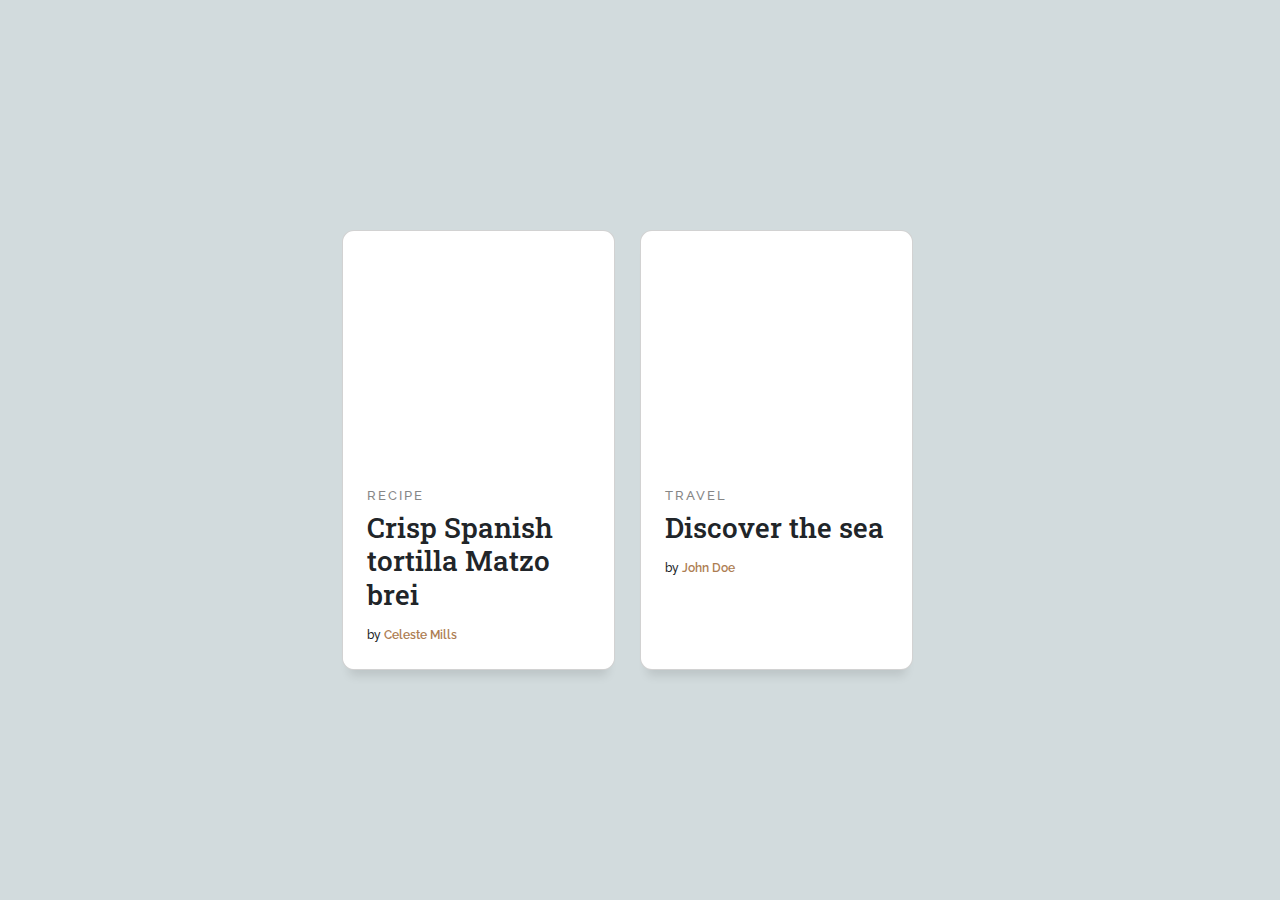
==== catalogo.html @ d05d4ee6 "primera estructura del catalogo" ====
<!DOCTYPE html>
<html lang="en">
<head>
  <meta charset="UTF-8">
  <meta name="viewport" content="width=device-width, initial-scale=1.0">
  <title>Catalogo</title>
  <link href="https://cdn.jsdelivr.net/npm/bootstrap@5.3.3/dist/css/bootstrap.min.css" rel="stylesheet"
  integrity="sha384-QWTKZyjpPEjISv5WaRU9OFeRpok6YctnYmDr5pNlyT2bRjXh0JMhjY6hW+ALEwIH" crossorigin="anonymous">
  <link rel="preload" href="css/catalogo.css" as="style" />
  <link href="css/catalogo.css" rel="stylesheet" />
</head>
<body>
  <section class="cards">
    <article class="card card--1">
      <div class="card__info-hover">
        <div class="heart"></div>
        <div class="card__clock-info">
          <div class="clock">
            <div class="hour-hand"></div>
            <div class="minute-hand"></div>
          </div>
          <span class="card__time">15 min</span>
        </div>
      </div>
      <div class="card__img"></div>
      <a href="#" class="card_link">
        <div class="card__img--hover"></div>
      </a>
      <div class="card__info">
        <span class="card__category">Recipe</span>
        <h3 class="card__title">Crisp Spanish tortilla Matzo brei</h3>
        <span class="card__by">by <a href="#" class="card__author" title="author">Celeste Mills</a></span>
      </div>
    </article>
    <article class="card card--2">
      <div class="card__info-hover">
        <div class="heart"></div>
        <div class="card__clock-info">
          <div class="clock">
            <div class="hour-hand"></div>
            <div class="minute-hand"></div>
          </div>
          <span class="card__time">5 min</span>
        </div>
      </div>
      <div class="card__img"></div>
      <a href="#" class="card_link">
        <div class="card__img--hover"></div>
      </a>
      <div class="card__info">
        <span class="card__category">Travel</span>
        <h3 class="card__title">Discover the sea</h3>
        <span class="card__by">by <a href="#" class="card__author" title="author">John Doe</a></span>
      </div>
    </article>
  </section>
</body>
</html>
---- css/catalogo.css ----
@import url("https://fonts.googleapis.com/css?family=Roboto+Slab:100,300,400,700");
@import url("https://fonts.googleapis.com/css?family=Raleway:300,300i,400,400i,500,500i,600,600i,700,700i,800,800i,900,900i");

* {
  box-sizing: border-box;
}

body,
html {
  font-family: "Roboto Slab", serif;
  margin: 0;
  width: 100%;
  height: 100%;
  padding: 0;
}

body {
  background-color: #d2dbdd;
  display: flex;
  display: -webkit-flex;
  -webkit-justify-content: center;
  -webkit-align-items: center;
  justify-content: center;
  align-items: center;
}

.cards {
  width: 100%;
  display: flex;
  display: -webkit-flex;
  justify-content: center;
  -webkit-justify-content: center;
  max-width: 820px;
}

.card--1 .card__img,
.card--1 .card__img--hover {
  background-image: url("https://images.pexels.com/photos/45202/brownie-dessert-cake-sweet-45202.jpeg?auto=compress&cs=tinysrgb&h=750&w=1260");
}

.card--2 .card__img,
.card--2 .card__img--hover {
  background-image: url("https://images.pexels.com/photos/307008/pexels-photo-307008.jpeg?auto=compress&cs=tinysrgb&h=750&w=1260");
}

.card__like {
  width: 18px;
}

.card__clock {
  width: 15px;
  vertical-align: middle;
  fill: #ad7d52;
}
.card__time {
  font-size: 12px;
  color: #ad7d52;
  vertical-align: middle;
  margin-left: 5px;
}

.card__clock-info {
  float: right;
}

.card__img {
  visibility: hidden;
  background-size: cover;
  background-position: center;
  background-repeat: no-repeat;
  width: 100%;
  height: 235px;
  border-top-left-radius: 12px;
  border-top-right-radius: 12px;
}

.card__info-hover {
  position: absolute;
  padding: 16px;
  width: 100%;
  opacity: 0;
  top: 0;
}

.card__img--hover {
  transition: 0.2s all ease-out;
  background-size: cover;
  background-position: center;
  background-repeat: no-repeat;
  width: 100%;
  position: absolute;
  height: 235px;
  border-top-left-radius: 12px;
  border-top-right-radius: 12px;
  top: 0;
}
.card {
  margin-right: 25px;
  transition: all 0.4s cubic-bezier(0.175, 0.885, 0, 1);
  background-color: #fff;
  width: 33.3%;
  position: relative;
  border-radius: 12px;
  overflow: hidden;
  box-shadow: 0px 13px 10px -7px rgba(0, 0, 0, 0.1);
}
.card:hover {
  box-shadow: 0px 30px 18px -8px rgba(0, 0, 0, 0.1);
  transform: scale(1.1, 1.1);
}

.card__info {
  z-index: 2;
  background-color: #fff;
  border-bottom-left-radius: 12px;
  border-bottom-right-radius: 12px;
  padding: 16px 24px 24px 24px;
}

.card__category {
  font-family: "Raleway", sans-serif;
  text-transform: uppercase;
  font-size: 13px;
  letter-spacing: 2px;
  font-weight: 500;
  color: #868686;
}

.card__title {
  margin-top: 5px;
  margin-bottom: 10px;
  font-family: "Roboto Slab", serif;
}

.card__by {
  font-size: 12px;
  font-family: "Raleway", sans-serif;
  font-weight: 500;
}

.card__author {
  font-weight: 600;
  text-decoration: none;
  color: #ad7d52;
}

.card:hover .card__img--hover {
  height: 100%;
  opacity: 0.3;
}

.card:hover .card__info {
  background-color: transparent;
  position: relative;
}

.card:hover .card__info-hover {
  opacity: 1;
}
---- css/catalogo.css ----
@import url("https://fonts.googleapis.com/css?family=Roboto+Slab:100,300,400,700");
@import url("https://fonts.googleapis.com/css?family=Raleway:300,300i,400,400i,500,500i,600,600i,700,700i,800,800i,900,900i");

* {
  box-sizing: border-box;
}

body,
html {
  font-family: "Roboto Slab", serif;
  margin: 0;
  width: 100%;
  height: 100%;
  padding: 0;
}

body {
  background-color: #d2dbdd;
  display: flex;
  display: -webkit-flex;
  -webkit-justify-content: center;
  -webkit-align-items: center;
  justify-content: center;
  align-items: center;
}

.cards {
  width: 100%;
  display: flex;
  display: -webkit-flex;
  justify-content: center;
  -webkit-justify-content: center;
  max-width: 820px;
}

.card--1 .card__img,
.card--1 .card__img--hover {
  background-image: url("https://images.pexels.com/photos/45202/brownie-dessert-cake-sweet-45202.jpeg?auto=compress&cs=tinysrgb&h=750&w=1260");
}

.card--2 .card__img,
.card--2 .card__img--hover {
  background-image: url("https://images.pexels.com/photos/307008/pexels-photo-307008.jpeg?auto=compress&cs=tinysrgb&h=750&w=1260");
}

.card__like {
  width: 18px;
}

.card__clock {
  width: 15px;
  vertical-align: middle;
  fill: #ad7d52;
}
.card__time {
  font-size: 12px;
  color: #ad7d52;
  vertical-align: middle;
  margin-left: 5px;
}

.card__clock-info {
  float: right;
}

.card__img {
  visibility: hidden;
  background-size: cover;
  background-position: center;
  background-repeat: no-repeat;
  width: 100%;
  height: 235px;
  border-top-left-radius: 12px;
  border-top-right-radius: 12px;
}

.card__info-hover {
  position: absolute;
  padding: 16px;
  width: 100%;
  opacity: 0;
  top: 0;
}

.card__img--hover {
  transition: 0.2s all ease-out;
  background-size: cover;
  background-position: center;
  background-repeat: no-repeat;
  width: 100%;
  position: absolute;
  height: 235px;
  border-top-left-radius: 12px;
  border-top-right-radius: 12px;
  top: 0;
}
.card {
  margin-right: 25px;
  transition: all 0.4s cubic-bezier(0.175, 0.885, 0, 1);
  background-color: #fff;
  width: 33.3%;
  position: relative;
  border-radius: 12px;
  overflow: hidden;
  box-shadow: 0px 13px 10px -7px rgba(0, 0, 0, 0.1);
}
.card:hover {
  box-shadow: 0px 30px 18px -8px rgba(0, 0, 0, 0.1);
  transform: scale(1.1, 1.1);
}

.card__info {
  z-index: 2;
  background-color: #fff;
  border-bottom-left-radius: 12px;
  border-bottom-right-radius: 12px;
  padding: 16px 24px 24px 24px;
}

.card__category {
  font-family: "Raleway", sans-serif;
  text-transform: uppercase;
  font-size: 13px;
  letter-spacing: 2px;
  font-weight: 500;
  color: #868686;
}

.card__title {
  margin-top: 5px;
  margin-bottom: 10px;
  font-family: "Roboto Slab", serif;
}

.card__by {
  font-size: 12px;
  font-family: "Raleway", sans-serif;
  font-weight: 500;
}

.card__author {
  font-weight: 600;
  text-decoration: none;
  color: #ad7d52;
}

.card:hover .card__img--hover {
  height: 100%;
  opacity: 0.3;
}

.card:hover .card__info {
  background-color: transparent;
  position: relative;
}

.card:hover .card__info-hover {
  opacity: 1;
}
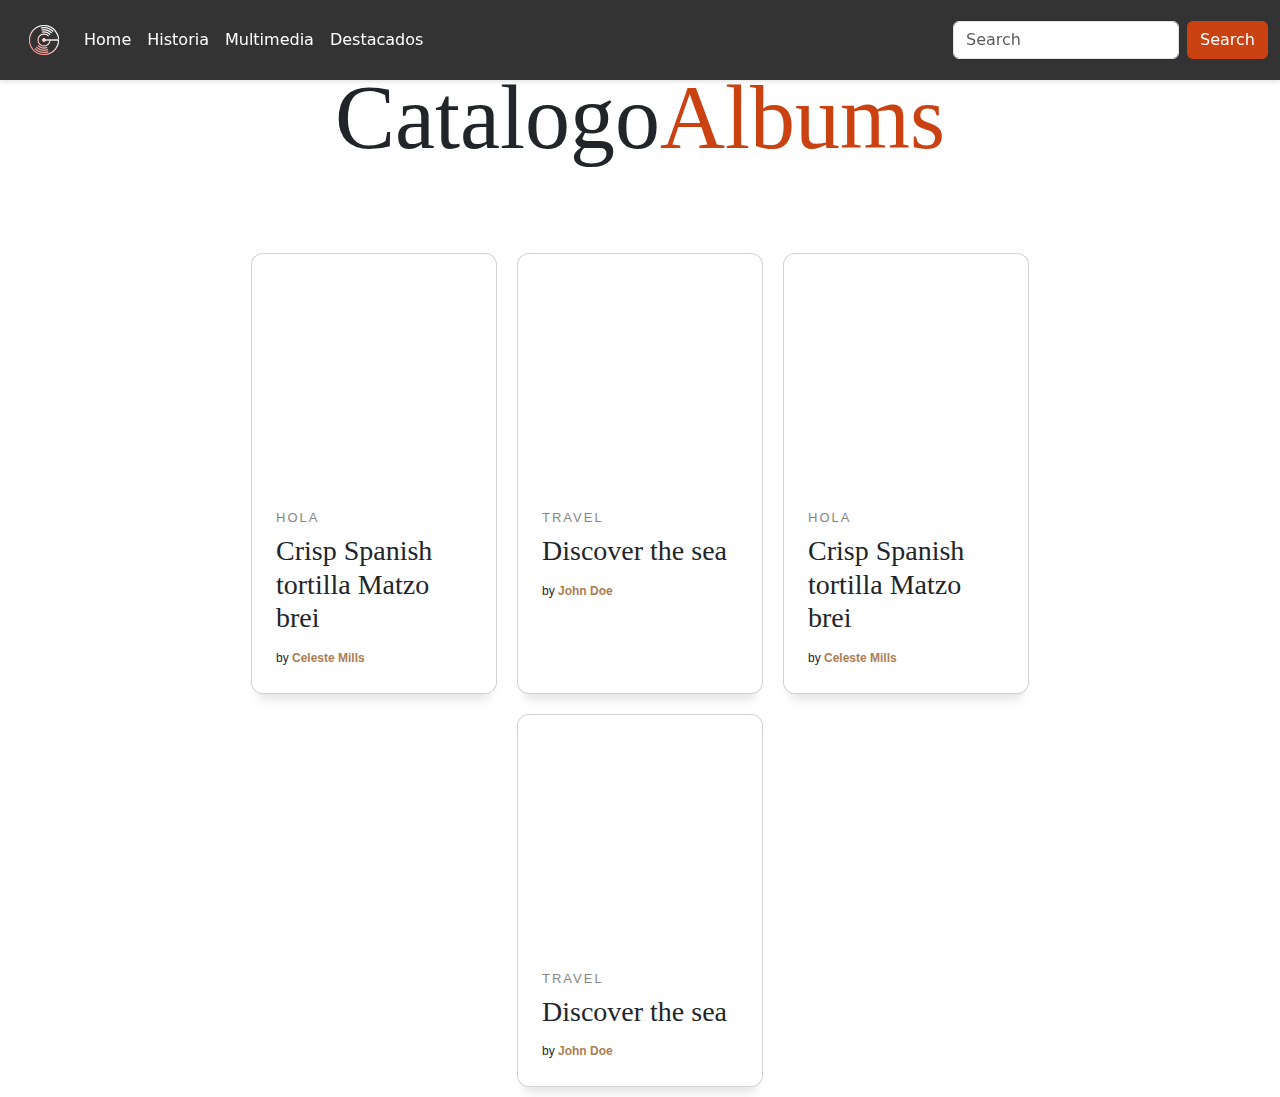
==== commit aef6df68: "cambios realizados y header añadido en catalogo" ====
--- a/catalogo.html
+++ b/catalogo.html
@@ -1,58 +1,157 @@
 <!DOCTYPE html>
 <html lang="en">
+
 <head>
   <meta charset="UTF-8">
   <meta name="viewport" content="width=device-width, initial-scale=1.0">
+  <link href="https://cdn.jsdelivr.net/npm/bootstrap@5.3.3/dist/css/bootstrap.min.css" rel="stylesheet"
+    integrity="sha384-QWTKZyjpPEjISv5WaRU9OFeRpok6YctnYmDr5pNlyT2bRjXh0JMhjY6hW+ALEwIH" crossorigin="anonymous">
   <title>Catalogo</title>
-  <link href="https://cdn.jsdelivr.net/npm/bootstrap@5.3.3/dist/css/bootstrap.min.css" rel="stylesheet"
-  integrity="sha384-QWTKZyjpPEjISv5WaRU9OFeRpok6YctnYmDr5pNlyT2bRjXh0JMhjY6hW+ALEwIH" crossorigin="anonymous">
   <link rel="preload" href="css/catalogo.css" as="style" />
   <link href="css/catalogo.css" rel="stylesheet" />
 </head>
+
 <body>
+  <nav class="navbar navbar-expand-lg fixed-top">
+    <div class="container-fluid">
+      <a class="logo">
+        <img src="./img/logoblanco.png">
+      </a>
+      <button class="navbar-toggler" type="button" data-bs-toggle="collapse" data-bs-target="#navbarSupportedContent"
+        aria-controls="navbarSupportedContent" aria-expanded="false" aria-label="Toggle navigation">
+        <span class="navbar-toggler-icon"></span>
+      </button>
+      <div class="collapse navbar-collapse" id="navbarSupportedContent">
+        <ul class="navbar-nav me-auto mb-2 mb-lg-0">
+          <li class="nav-item">
+            <a class="nav-link" href="#home">Home</a>
+          </li>
+          <li class="nav-item">
+            <a class="nav-link" href="#historia">Historia</a>
+          </li>
+          <li class="nav-item">
+            <a class="nav-link" href="#multimedia">Multimedia</a>
+          </li>
+          <li class="nav-item">
+            <a class="nav-link" href="#destacado">Destacados</a>
+          </li>
+        </ul>
+        <form class="d-flex" role="search">
+          <input class="form-control me-2" type="search" placeholder="Search" aria-label="Search">
+          <button class="btn" type="submit">Search</button>
+        </form>
+      </div>
+    </div>
+  </nav>
+
+  <div class="container">
+    <div class="title-catalogue">
+      <h2 class="title">Catalogo<span style="color:#ca4212;">Albums</span></h2>
+      <p class="descripcion">Catagologo de los albumes de Abba de éxito y más novedosos</p>
+    </div>
+
   <section class="cards">
     <article class="card card--1">
       <div class="card__info-hover">
-        <div class="heart"></div>
+        <svg class="card__like" viewBox="0 0 24 24">
+          <path fill="#000000"
+            d="M12.1,18.55L12,18.65L11.89,18.55C7.14,14.24 4,11.39 4,8.5C4,6.5 5.5,5 7.5,5C9.04,5 10.54,6 11.07,7.36H12.93C13.46,6 14.96,5 16.5,5C18.5,5 20,6.5 20,8.5C20,11.39 16.86,14.24 12.1,18.55M16.5,3C14.76,3 13.09,3.81 12,5.08C10.91,3.81 9.24,3 7.5,3C4.42,3 2,5.41 2,8.5C2,12.27 5.4,15.36 10.55,20.03L12,21.35L13.45,20.03C18.6,15.36 22,12.27 22,8.5C22,5.41 19.58,3 16.5,3Z" />
+        </svg>
         <div class="card__clock-info">
-          <div class="clock">
-            <div class="hour-hand"></div>
-            <div class="minute-hand"></div>
-          </div>
-          <span class="card__time">15 min</span>
+          <svg class="card__clock" viewBox="0 0 24 24">
+            <path
+              d="M12,20A7,7 0 0,1 5,13A7,7 0 0,1 12,6A7,7 0 0,1 19,13A7,7 0 0,1 12,20M19.03,7.39L20.45,5.97C20,5.46 19.55,5 19.04,4.56L17.62,6C16.07,4.74 14.12,4 12,4A9,9 0 0,0 3,13A9,9 0 0,0 12,22C17,22 21,17.97 21,13C21,10.88 20.26,8.93 19.03,7.39M11,14H13V8H11M15,1H9V3H15V1Z" />
+          </svg><span class="card__time">15 min</span>
         </div>
+
       </div>
       <div class="card__img"></div>
       <a href="#" class="card_link">
         <div class="card__img--hover"></div>
       </a>
       <div class="card__info">
-        <span class="card__category">Recipe</span>
+        <span class="card__category"> hola</span>
         <h3 class="card__title">Crisp Spanish tortilla Matzo brei</h3>
         <span class="card__by">by <a href="#" class="card__author" title="author">Celeste Mills</a></span>
       </div>
     </article>
+
     <article class="card card--2">
       <div class="card__info-hover">
-        <div class="heart"></div>
+        <svg class="card__like" viewBox="0 0 24 24">
+          <path fill="#000000"
+            d="M12.1,18.55L12,18.65L11.89,18.55C7.14,14.24 4,11.39 4,8.5C4,6.5 5.5,5 7.5,5C9.04,5 10.54,6 11.07,7.36H12.93C13.46,6 14.96,5 16.5,5C18.5,5 20,6.5 20,8.5C20,11.39 16.86,14.24 12.1,18.55M16.5,3C14.76,3 13.09,3.81 12,5.08C10.91,3.81 9.24,3 7.5,3C4.42,3 2,5.41 2,8.5C2,12.27 5.4,15.36 10.55,20.03L12,21.35L13.45,20.03C18.6,15.36 22,12.27 22,8.5C22,5.41 19.58,3 16.5,3Z" />
+        </svg>
         <div class="card__clock-info">
-          <div class="clock">
-            <div class="hour-hand"></div>
-            <div class="minute-hand"></div>
-          </div>
-          <span class="card__time">5 min</span>
+          <svg class="card__clock" viewBox="0 0 24 24">
+            <path
+              d="M12,20A7,7 0 0,1 5,13A7,7 0 0,1 12,6A7,7 0 0,1 19,13A7,7 0 0,1 12,20M19.03,7.39L20.45,5.97C20,5.46 19.55,5 19.04,4.56L17.62,6C16.07,4.74 14.12,4 12,4A9,9 0 0,0 3,13A9,9 0 0,0 12,22C17,22 21,17.97 21,13C21,10.88 20.26,8.93 19.03,7.39M11,14H13V8H11M15,1H9V3H15V1Z" />
+          </svg><span class="card__time">5 min</span>
         </div>
+
       </div>
       <div class="card__img"></div>
       <a href="#" class="card_link">
         <div class="card__img--hover"></div>
       </a>
       <div class="card__info">
-        <span class="card__category">Travel</span>
+        <span class="card__category"> Travel</span>
         <h3 class="card__title">Discover the sea</h3>
         <span class="card__by">by <a href="#" class="card__author" title="author">John Doe</a></span>
       </div>
     </article>
+
+    <article class="card card--1">
+      <div class="card__info-hover">
+        <svg class="card__like" viewBox="0 0 24 24">
+          <path fill="#000000"
+            d="M12.1,18.55L12,18.65L11.89,18.55C7.14,14.24 4,11.39 4,8.5C4,6.5 5.5,5 7.5,5C9.04,5 10.54,6 11.07,7.36H12.93C13.46,6 14.96,5 16.5,5C18.5,5 20,6.5 20,8.5C20,11.39 16.86,14.24 12.1,18.55M16.5,3C14.76,3 13.09,3.81 12,5.08C10.91,3.81 9.24,3 7.5,3C4.42,3 2,5.41 2,8.5C2,12.27 5.4,15.36 10.55,20.03L12,21.35L13.45,20.03C18.6,15.36 22,12.27 22,8.5C22,5.41 19.58,3 16.5,3Z" />
+        </svg>
+        <div class="card__clock-info">
+          <svg class="card__clock" viewBox="0 0 24 24">
+            <path
+              d="M12,20A7,7 0 0,1 5,13A7,7 0 0,1 12,6A7,7 0 0,1 19,13A7,7 0 0,1 12,20M19.03,7.39L20.45,5.97C20,5.46 19.55,5 19.04,4.56L17.62,6C16.07,4.74 14.12,4 12,4A9,9 0 0,0 3,13A9,9 0 0,0 12,22C17,22 21,17.97 21,13C21,10.88 20.26,8.93 19.03,7.39M11,14H13V8H11M15,1H9V3H15V1Z" />
+          </svg><span class="card__time">15 min</span>
+        </div>
+
+      </div>
+      <div class="card__img"></div>
+      <a href="#" class="card_link">
+        <div class="card__img--hover"></div>
+      </a>
+      <div class="card__info">
+        <span class="card__category"> hola</span>
+        <h3 class="card__title">Crisp Spanish tortilla Matzo brei</h3>
+        <span class="card__by">by <a href="#" class="card__author" title="author">Celeste Mills</a></span>
+      </div>
+    </article>
+
+    <article class="card card--2">
+      <div class="card__info-hover">
+        <svg class="card__like" viewBox="0 0 24 24">
+          <path fill="#000000"
+            d="M12.1,18.55L12,18.65L11.89,18.55C7.14,14.24 4,11.39 4,8.5C4,6.5 5.5,5 7.5,5C9.04,5 10.54,6 11.07,7.36H12.93C13.46,6 14.96,5 16.5,5C18.5,5 20,6.5 20,8.5C20,11.39 16.86,14.24 12.1,18.55M16.5,3C14.76,3 13.09,3.81 12,5.08C10.91,3.81 9.24,3 7.5,3C4.42,3 2,5.41 2,8.5C2,12.27 5.4,15.36 10.55,20.03L12,21.35L13.45,20.03C18.6,15.36 22,12.27 22,8.5C22,5.41 19.58,3 16.5,3Z" />
+        </svg>
+        <div class="card__clock-info">
+          <svg class="card__clock" viewBox="0 0 24 24">
+            <path
+              d="M12,20A7,7 0 0,1 5,13A7,7 0 0,1 12,6A7,7 0 0,1 19,13A7,7 0 0,1 12,20M19.03,7.39L20.45,5.97C20,5.46 19.55,5 19.04,4.56L17.62,6C16.07,4.74 14.12,4 12,4A9,9 0 0,0 3,13A9,9 0 0,0 12,22C17,22 21,17.97 21,13C21,10.88 20.26,8.93 19.03,7.39M11,14H13V8H11M15,1H9V3H15V1Z" />
+          </svg><span class="card__time">5 min</span>
+        </div>
+
+      </div>
+      <div class="card__img"></div>
+      <a href="#" class="card_link">
+        <div class="card__img--hover"></div>
+      </a>
+      <div class="card__info">
+        <span class="card__category"> Travel</span>
+        <h3 class="card__title">Discover the sea</h3>
+        <span class="card__by">by <a href="#" class="card__author" title="author">John Doe</a></span>
+      </div>
+    </article>
+
   </section>
 </body>
+
 </html>--- a/css/catalogo.css
+++ b/css/catalogo.css
@@ -1,159 +1,239 @@
-@import url("https://fonts.googleapis.com/css?family=Roboto+Slab:100,300,400,700");
-@import url("https://fonts.googleapis.com/css?family=Raleway:300,300i,400,400i,500,500i,600,600i,700,700i,800,800i,900,900i");
+@font-face {
+    font-family: Title;
+    src: url(../fonts/boowie/BOOWIE.ttf);
+}
+
+@font-face {
+    font-family: nombre;
+    src: url(../fonts/apple_garamond/AppleGaramond-Bold.ttf);
+}
 
 * {
-  box-sizing: border-box;
-}
-
-body,
-html {
-  font-family: "Roboto Slab", serif;
-  margin: 0;
-  width: 100%;
-  height: 100%;
-  padding: 0;
+    box-sizing: border-box;
+}
+
+:root {
+    --blanco: #ffffff;
+    --orange: #ca4212;
+    --clearOrange: #f1a78c;
+    --primary: #9e794c;
+    --secondary: #eab370;
+    --black: #151414;
 }
 
 body {
-  background-color: #d2dbdd;
-  display: flex;
-  display: -webkit-flex;
-  -webkit-justify-content: center;
-  -webkit-align-items: center;
-  justify-content: center;
-  align-items: center;
+    display: flex;
+    flex-direction: column;
+    align-items: center;
+    justify-content: center;
+    background-image: url(../img/fondoAbba.jpg);
+    background-repeat: no-repeat;
+}
+
+:root {
+    --blanco: #ffffff;
+    --orange: #ca4212;
+    --clearOrange: #f1a78c;
+    --primary: #9e794c;
+    --secondary: #eab370;
+    --black: #151414;
+}
+
+/* NAVBAR */
+/* Posicion fija arriba del nav-bar */
+nav {
+    position: fixed;
+    z-index: 1000;
+    box-shadow: 0 2px 4px rgba(0, 0, 0, 0.1);
+    background-color: rgba(0, 0, 0, 0.8);
+    /* Cambia esto a un color con opacidad */
+}
+
+.navbar a {
+    color: var(--blanco);
+}
+
+.navbar a:hover {
+    color: var(--secondary);
+}
+
+.fixed-top {
+    position: fixed;
+    z-index: 1000;
+    box-shadow: 0 2px 4px rgba(0, 0, 0, 0.1);
+}
+
+.btn {
+    background-color: var(--orange);
+    color: var(--blanco);
+}
+
+.btn:hover {
+    background-color: var(--clearOrange);
+    color: var(--blanco);
+}
+
+.logo img {
+    height: 4rem;
+}
+
+/* FIN NAVBAR */
+
+.container {
+    display: flex;
+    flex-direction: column;
+    align-items: center;
+    justify-content: center;
+    margin-top: 5%;
+}
+
+.title {
+    font-family: Title;
+    font-size: 10vh;
+}
+
+.descripcion {
+    font-family: nombre;
+    transform: translate(-50%, -50%);
+    padding: 10px;
+    color: var(--blanco);
+    text-align: center;
+    font-size: 2vh;
 }
 
 .cards {
-  width: 100%;
-  display: flex;
-  display: -webkit-flex;
-  justify-content: center;
-  -webkit-justify-content: center;
-  max-width: 820px;
+    display: flex;
+    flex-wrap: wrap;
+    justify-content: center;
+    width: 100%;
+    max-width: 820px;
 }
 
 .card--1 .card__img,
 .card--1 .card__img--hover {
-  background-image: url("https://images.pexels.com/photos/45202/brownie-dessert-cake-sweet-45202.jpeg?auto=compress&cs=tinysrgb&h=750&w=1260");
+    background-image: url("https://images.pexels.com/photos/45202/brownie-dessert-cake-sweet-45202.jpeg?auto=compress&cs=tinysrgb&h=750&w=1260");
 }
 
 .card--2 .card__img,
 .card--2 .card__img--hover {
-  background-image: url("https://images.pexels.com/photos/307008/pexels-photo-307008.jpeg?auto=compress&cs=tinysrgb&h=750&w=1260");
+    background-image: url("https://images.pexels.com/photos/307008/pexels-photo-307008.jpeg?auto=compress&cs=tinysrgb&h=750&w=1260");
 }
 
 .card__like {
-  width: 18px;
+    width: 18px;
 }
 
 .card__clock {
-  width: 15px;
-  vertical-align: middle;
-  fill: #ad7d52;
-}
+    width: 15px;
+    vertical-align: middle;
+    fill: #ad7d52;
+}
+
 .card__time {
-  font-size: 12px;
-  color: #ad7d52;
-  vertical-align: middle;
-  margin-left: 5px;
+    font-size: 12px;
+    color: #ad7d52;
+    vertical-align: middle;
+    margin-left: 5px;
 }
 
 .card__clock-info {
-  float: right;
+    float: right;
 }
 
 .card__img {
-  visibility: hidden;
-  background-size: cover;
-  background-position: center;
-  background-repeat: no-repeat;
-  width: 100%;
-  height: 235px;
-  border-top-left-radius: 12px;
-  border-top-right-radius: 12px;
+    visibility: hidden;
+    background-size: cover;
+    background-position: center;
+    background-repeat: no-repeat;
+    width: 100%;
+    height: 235px;
+    border-top-left-radius: 12px;
+    border-top-right-radius: 12px;
 }
 
 .card__info-hover {
-  position: absolute;
-  padding: 16px;
-  width: 100%;
-  opacity: 0;
-  top: 0;
+    position: absolute;
+    padding: 16px;
+    width: 100%;
+    opacity: 0;
+    top: 0;
 }
 
 .card__img--hover {
-  transition: 0.2s all ease-out;
-  background-size: cover;
-  background-position: center;
-  background-repeat: no-repeat;
-  width: 100%;
-  position: absolute;
-  height: 235px;
-  border-top-left-radius: 12px;
-  border-top-right-radius: 12px;
-  top: 0;
-}
+    transition: 0.2s all ease-out;
+    background-size: cover;
+    background-position: center;
+    background-repeat: no-repeat;
+    width: 100%;
+    position: absolute;
+    height: 235px;
+    border-top-left-radius: 12px;
+    border-top-right-radius: 12px;
+    top: 0;
+}
+
 .card {
-  margin-right: 25px;
-  transition: all 0.4s cubic-bezier(0.175, 0.885, 0, 1);
-  background-color: #fff;
-  width: 33.3%;
-  position: relative;
-  border-radius: 12px;
-  overflow: hidden;
-  box-shadow: 0px 13px 10px -7px rgba(0, 0, 0, 0.1);
-}
+    margin-right: 25px;
+    transition: all 0.4s cubic-bezier(0.175, 0.885, 0, 1);
+    background-color: #fff;
+    flex-basis: 30%;
+    margin: 10px;
+    position: relative;
+    border-radius: 12px;
+    overflow: hidden;
+    box-shadow: 0px 13px 10px -7px rgba(0, 0, 0, 0.1);
+}
+
 .card:hover {
-  box-shadow: 0px 30px 18px -8px rgba(0, 0, 0, 0.1);
-  transform: scale(1.1, 1.1);
+    box-shadow: 0px 30px 18px -8px rgba(0, 0, 0, 0.1);
+    transform: scale(1.1, 1.1);
 }
 
 .card__info {
-  z-index: 2;
-  background-color: #fff;
-  border-bottom-left-radius: 12px;
-  border-bottom-right-radius: 12px;
-  padding: 16px 24px 24px 24px;
+    z-index: 2;
+    background-color: #fff;
+    border-bottom-left-radius: 12px;
+    border-bottom-right-radius: 12px;
+    padding: 16px 24px 24px 24px;
 }
 
 .card__category {
-  font-family: "Raleway", sans-serif;
-  text-transform: uppercase;
-  font-size: 13px;
-  letter-spacing: 2px;
-  font-weight: 500;
-  color: #868686;
+    font-family: "Raleway", sans-serif;
+    text-transform: uppercase;
+    font-size: 13px;
+    letter-spacing: 2px;
+    font-weight: 500;
+    color: #868686;
 }
 
 .card__title {
-  margin-top: 5px;
-  margin-bottom: 10px;
-  font-family: "Roboto Slab", serif;
+    margin-top: 5px;
+    margin-bottom: 10px;
+    font-family: "Roboto Slab", serif;
 }
 
 .card__by {
-  font-size: 12px;
-  font-family: "Raleway", sans-serif;
-  font-weight: 500;
+    font-size: 12px;
+    font-family: "Raleway", sans-serif;
+    font-weight: 500;
 }
 
 .card__author {
-  font-weight: 600;
-  text-decoration: none;
-  color: #ad7d52;
+    font-weight: 600;
+    text-decoration: none;
+    color: #ad7d52;
 }
 
 .card:hover .card__img--hover {
-  height: 100%;
-  opacity: 0.3;
+    height: 100%;
+    opacity: 0.3;
 }
 
 .card:hover .card__info {
-  background-color: transparent;
-  position: relative;
+    background-color: transparent;
+    position: relative;
 }
 
 .card:hover .card__info-hover {
-  opacity: 1;
-}
+    opacity: 1;
+}--- a/css/catalogo.css
+++ b/css/catalogo.css
@@ -1,159 +1,239 @@
-@import url("https://fonts.googleapis.com/css?family=Roboto+Slab:100,300,400,700");
-@import url("https://fonts.googleapis.com/css?family=Raleway:300,300i,400,400i,500,500i,600,600i,700,700i,800,800i,900,900i");
+@font-face {
+    font-family: Title;
+    src: url(../fonts/boowie/BOOWIE.ttf);
+}
+
+@font-face {
+    font-family: nombre;
+    src: url(../fonts/apple_garamond/AppleGaramond-Bold.ttf);
+}
 
 * {
-  box-sizing: border-box;
-}
-
-body,
-html {
-  font-family: "Roboto Slab", serif;
-  margin: 0;
-  width: 100%;
-  height: 100%;
-  padding: 0;
+    box-sizing: border-box;
+}
+
+:root {
+    --blanco: #ffffff;
+    --orange: #ca4212;
+    --clearOrange: #f1a78c;
+    --primary: #9e794c;
+    --secondary: #eab370;
+    --black: #151414;
 }
 
 body {
-  background-color: #d2dbdd;
-  display: flex;
-  display: -webkit-flex;
-  -webkit-justify-content: center;
-  -webkit-align-items: center;
-  justify-content: center;
-  align-items: center;
+    display: flex;
+    flex-direction: column;
+    align-items: center;
+    justify-content: center;
+    background-image: url(../img/fondoAbba.jpg);
+    background-repeat: no-repeat;
+}
+
+:root {
+    --blanco: #ffffff;
+    --orange: #ca4212;
+    --clearOrange: #f1a78c;
+    --primary: #9e794c;
+    --secondary: #eab370;
+    --black: #151414;
+}
+
+/* NAVBAR */
+/* Posicion fija arriba del nav-bar */
+nav {
+    position: fixed;
+    z-index: 1000;
+    box-shadow: 0 2px 4px rgba(0, 0, 0, 0.1);
+    background-color: rgba(0, 0, 0, 0.8);
+    /* Cambia esto a un color con opacidad */
+}
+
+.navbar a {
+    color: var(--blanco);
+}
+
+.navbar a:hover {
+    color: var(--secondary);
+}
+
+.fixed-top {
+    position: fixed;
+    z-index: 1000;
+    box-shadow: 0 2px 4px rgba(0, 0, 0, 0.1);
+}
+
+.btn {
+    background-color: var(--orange);
+    color: var(--blanco);
+}
+
+.btn:hover {
+    background-color: var(--clearOrange);
+    color: var(--blanco);
+}
+
+.logo img {
+    height: 4rem;
+}
+
+/* FIN NAVBAR */
+
+.container {
+    display: flex;
+    flex-direction: column;
+    align-items: center;
+    justify-content: center;
+    margin-top: 5%;
+}
+
+.title {
+    font-family: Title;
+    font-size: 10vh;
+}
+
+.descripcion {
+    font-family: nombre;
+    transform: translate(-50%, -50%);
+    padding: 10px;
+    color: var(--blanco);
+    text-align: center;
+    font-size: 2vh;
 }
 
 .cards {
-  width: 100%;
-  display: flex;
-  display: -webkit-flex;
-  justify-content: center;
-  -webkit-justify-content: center;
-  max-width: 820px;
+    display: flex;
+    flex-wrap: wrap;
+    justify-content: center;
+    width: 100%;
+    max-width: 820px;
 }
 
 .card--1 .card__img,
 .card--1 .card__img--hover {
-  background-image: url("https://images.pexels.com/photos/45202/brownie-dessert-cake-sweet-45202.jpeg?auto=compress&cs=tinysrgb&h=750&w=1260");
+    background-image: url("https://images.pexels.com/photos/45202/brownie-dessert-cake-sweet-45202.jpeg?auto=compress&cs=tinysrgb&h=750&w=1260");
 }
 
 .card--2 .card__img,
 .card--2 .card__img--hover {
-  background-image: url("https://images.pexels.com/photos/307008/pexels-photo-307008.jpeg?auto=compress&cs=tinysrgb&h=750&w=1260");
+    background-image: url("https://images.pexels.com/photos/307008/pexels-photo-307008.jpeg?auto=compress&cs=tinysrgb&h=750&w=1260");
 }
 
 .card__like {
-  width: 18px;
+    width: 18px;
 }
 
 .card__clock {
-  width: 15px;
-  vertical-align: middle;
-  fill: #ad7d52;
-}
+    width: 15px;
+    vertical-align: middle;
+    fill: #ad7d52;
+}
+
 .card__time {
-  font-size: 12px;
-  color: #ad7d52;
-  vertical-align: middle;
-  margin-left: 5px;
+    font-size: 12px;
+    color: #ad7d52;
+    vertical-align: middle;
+    margin-left: 5px;
 }
 
 .card__clock-info {
-  float: right;
+    float: right;
 }
 
 .card__img {
-  visibility: hidden;
-  background-size: cover;
-  background-position: center;
-  background-repeat: no-repeat;
-  width: 100%;
-  height: 235px;
-  border-top-left-radius: 12px;
-  border-top-right-radius: 12px;
+    visibility: hidden;
+    background-size: cover;
+    background-position: center;
+    background-repeat: no-repeat;
+    width: 100%;
+    height: 235px;
+    border-top-left-radius: 12px;
+    border-top-right-radius: 12px;
 }
 
 .card__info-hover {
-  position: absolute;
-  padding: 16px;
-  width: 100%;
-  opacity: 0;
-  top: 0;
+    position: absolute;
+    padding: 16px;
+    width: 100%;
+    opacity: 0;
+    top: 0;
 }
 
 .card__img--hover {
-  transition: 0.2s all ease-out;
-  background-size: cover;
-  background-position: center;
-  background-repeat: no-repeat;
-  width: 100%;
-  position: absolute;
-  height: 235px;
-  border-top-left-radius: 12px;
-  border-top-right-radius: 12px;
-  top: 0;
-}
+    transition: 0.2s all ease-out;
+    background-size: cover;
+    background-position: center;
+    background-repeat: no-repeat;
+    width: 100%;
+    position: absolute;
+    height: 235px;
+    border-top-left-radius: 12px;
+    border-top-right-radius: 12px;
+    top: 0;
+}
+
 .card {
-  margin-right: 25px;
-  transition: all 0.4s cubic-bezier(0.175, 0.885, 0, 1);
-  background-color: #fff;
-  width: 33.3%;
-  position: relative;
-  border-radius: 12px;
-  overflow: hidden;
-  box-shadow: 0px 13px 10px -7px rgba(0, 0, 0, 0.1);
-}
+    margin-right: 25px;
+    transition: all 0.4s cubic-bezier(0.175, 0.885, 0, 1);
+    background-color: #fff;
+    flex-basis: 30%;
+    margin: 10px;
+    position: relative;
+    border-radius: 12px;
+    overflow: hidden;
+    box-shadow: 0px 13px 10px -7px rgba(0, 0, 0, 0.1);
+}
+
 .card:hover {
-  box-shadow: 0px 30px 18px -8px rgba(0, 0, 0, 0.1);
-  transform: scale(1.1, 1.1);
+    box-shadow: 0px 30px 18px -8px rgba(0, 0, 0, 0.1);
+    transform: scale(1.1, 1.1);
 }
 
 .card__info {
-  z-index: 2;
-  background-color: #fff;
-  border-bottom-left-radius: 12px;
-  border-bottom-right-radius: 12px;
-  padding: 16px 24px 24px 24px;
+    z-index: 2;
+    background-color: #fff;
+    border-bottom-left-radius: 12px;
+    border-bottom-right-radius: 12px;
+    padding: 16px 24px 24px 24px;
 }
 
 .card__category {
-  font-family: "Raleway", sans-serif;
-  text-transform: uppercase;
-  font-size: 13px;
-  letter-spacing: 2px;
-  font-weight: 500;
-  color: #868686;
+    font-family: "Raleway", sans-serif;
+    text-transform: uppercase;
+    font-size: 13px;
+    letter-spacing: 2px;
+    font-weight: 500;
+    color: #868686;
 }
 
 .card__title {
-  margin-top: 5px;
-  margin-bottom: 10px;
-  font-family: "Roboto Slab", serif;
+    margin-top: 5px;
+    margin-bottom: 10px;
+    font-family: "Roboto Slab", serif;
 }
 
 .card__by {
-  font-size: 12px;
-  font-family: "Raleway", sans-serif;
-  font-weight: 500;
+    font-size: 12px;
+    font-family: "Raleway", sans-serif;
+    font-weight: 500;
 }
 
 .card__author {
-  font-weight: 600;
-  text-decoration: none;
-  color: #ad7d52;
+    font-weight: 600;
+    text-decoration: none;
+    color: #ad7d52;
 }
 
 .card:hover .card__img--hover {
-  height: 100%;
-  opacity: 0.3;
+    height: 100%;
+    opacity: 0.3;
 }
 
 .card:hover .card__info {
-  background-color: transparent;
-  position: relative;
+    background-color: transparent;
+    position: relative;
 }
 
 .card:hover .card__info-hover {
-  opacity: 1;
-}
+    opacity: 1;
+}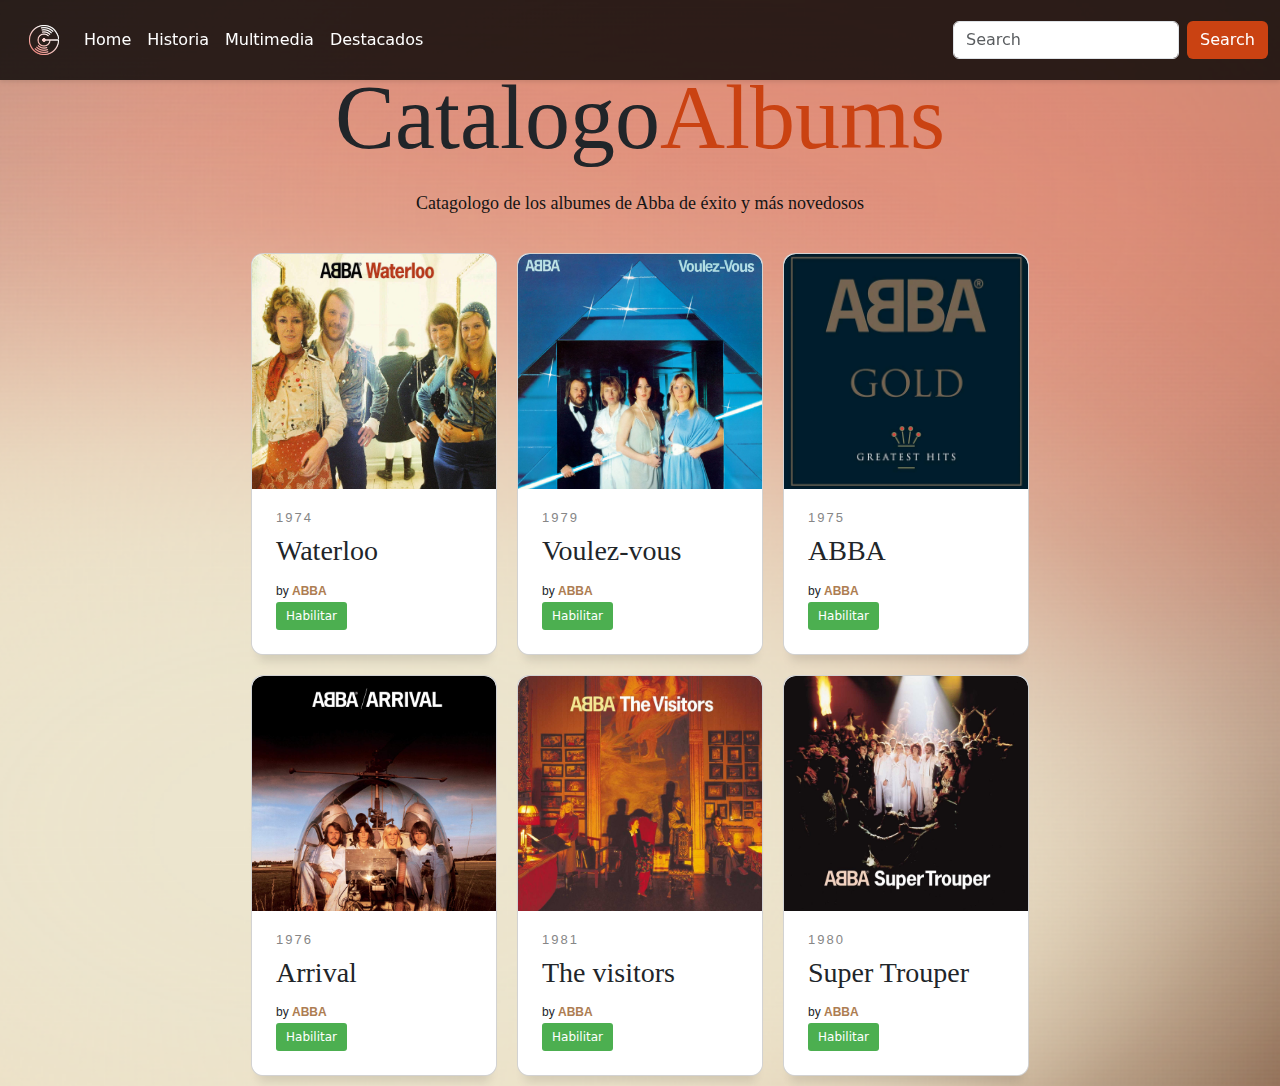
==== commit 3fbe0224: "Imagenes añadidas al catalogo y modificaciones en el html" ====
--- a/catalogo.html
+++ b/catalogo.html
@@ -50,108 +50,187 @@
       <p class="descripcion">Catagologo de los albumes de Abba de éxito y más novedosos</p>
     </div>
 
-  <section class="cards">
-    <article class="card card--1">
-      <div class="card__info-hover">
-        <svg class="card__like" viewBox="0 0 24 24">
-          <path fill="#000000"
-            d="M12.1,18.55L12,18.65L11.89,18.55C7.14,14.24 4,11.39 4,8.5C4,6.5 5.5,5 7.5,5C9.04,5 10.54,6 11.07,7.36H12.93C13.46,6 14.96,5 16.5,5C18.5,5 20,6.5 20,8.5C20,11.39 16.86,14.24 12.1,18.55M16.5,3C14.76,3 13.09,3.81 12,5.08C10.91,3.81 9.24,3 7.5,3C4.42,3 2,5.41 2,8.5C2,12.27 5.4,15.36 10.55,20.03L12,21.35L13.45,20.03C18.6,15.36 22,12.27 22,8.5C22,5.41 19.58,3 16.5,3Z" />
-        </svg>
-        <div class="card__clock-info">
-          <svg class="card__clock" viewBox="0 0 24 24">
-            <path
-              d="M12,20A7,7 0 0,1 5,13A7,7 0 0,1 12,6A7,7 0 0,1 19,13A7,7 0 0,1 12,20M19.03,7.39L20.45,5.97C20,5.46 19.55,5 19.04,4.56L17.62,6C16.07,4.74 14.12,4 12,4A9,9 0 0,0 3,13A9,9 0 0,0 12,22C17,22 21,17.97 21,13C21,10.88 20.26,8.93 19.03,7.39M11,14H13V8H11M15,1H9V3H15V1Z" />
-          </svg><span class="card__time">15 min</span>
-        </div>
-
-      </div>
-      <div class="card__img"></div>
-      <a href="#" class="card_link">
-        <div class="card__img--hover"></div>
-      </a>
-      <div class="card__info">
-        <span class="card__category"> hola</span>
-        <h3 class="card__title">Crisp Spanish tortilla Matzo brei</h3>
-        <span class="card__by">by <a href="#" class="card__author" title="author">Celeste Mills</a></span>
-      </div>
-    </article>
-
-    <article class="card card--2">
-      <div class="card__info-hover">
-        <svg class="card__like" viewBox="0 0 24 24">
-          <path fill="#000000"
-            d="M12.1,18.55L12,18.65L11.89,18.55C7.14,14.24 4,11.39 4,8.5C4,6.5 5.5,5 7.5,5C9.04,5 10.54,6 11.07,7.36H12.93C13.46,6 14.96,5 16.5,5C18.5,5 20,6.5 20,8.5C20,11.39 16.86,14.24 12.1,18.55M16.5,3C14.76,3 13.09,3.81 12,5.08C10.91,3.81 9.24,3 7.5,3C4.42,3 2,5.41 2,8.5C2,12.27 5.4,15.36 10.55,20.03L12,21.35L13.45,20.03C18.6,15.36 22,12.27 22,8.5C22,5.41 19.58,3 16.5,3Z" />
-        </svg>
-        <div class="card__clock-info">
-          <svg class="card__clock" viewBox="0 0 24 24">
-            <path
-              d="M12,20A7,7 0 0,1 5,13A7,7 0 0,1 12,6A7,7 0 0,1 19,13A7,7 0 0,1 12,20M19.03,7.39L20.45,5.97C20,5.46 19.55,5 19.04,4.56L17.62,6C16.07,4.74 14.12,4 12,4A9,9 0 0,0 3,13A9,9 0 0,0 12,22C17,22 21,17.97 21,13C21,10.88 20.26,8.93 19.03,7.39M11,14H13V8H11M15,1H9V3H15V1Z" />
-          </svg><span class="card__time">5 min</span>
-        </div>
-
-      </div>
-      <div class="card__img"></div>
-      <a href="#" class="card_link">
-        <div class="card__img--hover"></div>
-      </a>
-      <div class="card__info">
-        <span class="card__category"> Travel</span>
-        <h3 class="card__title">Discover the sea</h3>
-        <span class="card__by">by <a href="#" class="card__author" title="author">John Doe</a></span>
-      </div>
-    </article>
-
-    <article class="card card--1">
-      <div class="card__info-hover">
-        <svg class="card__like" viewBox="0 0 24 24">
-          <path fill="#000000"
-            d="M12.1,18.55L12,18.65L11.89,18.55C7.14,14.24 4,11.39 4,8.5C4,6.5 5.5,5 7.5,5C9.04,5 10.54,6 11.07,7.36H12.93C13.46,6 14.96,5 16.5,5C18.5,5 20,6.5 20,8.5C20,11.39 16.86,14.24 12.1,18.55M16.5,3C14.76,3 13.09,3.81 12,5.08C10.91,3.81 9.24,3 7.5,3C4.42,3 2,5.41 2,8.5C2,12.27 5.4,15.36 10.55,20.03L12,21.35L13.45,20.03C18.6,15.36 22,12.27 22,8.5C22,5.41 19.58,3 16.5,3Z" />
-        </svg>
-        <div class="card__clock-info">
-          <svg class="card__clock" viewBox="0 0 24 24">
-            <path
-              d="M12,20A7,7 0 0,1 5,13A7,7 0 0,1 12,6A7,7 0 0,1 19,13A7,7 0 0,1 12,20M19.03,7.39L20.45,5.97C20,5.46 19.55,5 19.04,4.56L17.62,6C16.07,4.74 14.12,4 12,4A9,9 0 0,0 3,13A9,9 0 0,0 12,22C17,22 21,17.97 21,13C21,10.88 20.26,8.93 19.03,7.39M11,14H13V8H11M15,1H9V3H15V1Z" />
-          </svg><span class="card__time">15 min</span>
-        </div>
-
-      </div>
-      <div class="card__img"></div>
-      <a href="#" class="card_link">
-        <div class="card__img--hover"></div>
-      </a>
-      <div class="card__info">
-        <span class="card__category"> hola</span>
-        <h3 class="card__title">Crisp Spanish tortilla Matzo brei</h3>
-        <span class="card__by">by <a href="#" class="card__author" title="author">Celeste Mills</a></span>
-      </div>
-    </article>
-
-    <article class="card card--2">
-      <div class="card__info-hover">
-        <svg class="card__like" viewBox="0 0 24 24">
-          <path fill="#000000"
-            d="M12.1,18.55L12,18.65L11.89,18.55C7.14,14.24 4,11.39 4,8.5C4,6.5 5.5,5 7.5,5C9.04,5 10.54,6 11.07,7.36H12.93C13.46,6 14.96,5 16.5,5C18.5,5 20,6.5 20,8.5C20,11.39 16.86,14.24 12.1,18.55M16.5,3C14.76,3 13.09,3.81 12,5.08C10.91,3.81 9.24,3 7.5,3C4.42,3 2,5.41 2,8.5C2,12.27 5.4,15.36 10.55,20.03L12,21.35L13.45,20.03C18.6,15.36 22,12.27 22,8.5C22,5.41 19.58,3 16.5,3Z" />
-        </svg>
-        <div class="card__clock-info">
-          <svg class="card__clock" viewBox="0 0 24 24">
-            <path
-              d="M12,20A7,7 0 0,1 5,13A7,7 0 0,1 12,6A7,7 0 0,1 19,13A7,7 0 0,1 12,20M19.03,7.39L20.45,5.97C20,5.46 19.55,5 19.04,4.56L17.62,6C16.07,4.74 14.12,4 12,4A9,9 0 0,0 3,13A9,9 0 0,0 12,22C17,22 21,17.97 21,13C21,10.88 20.26,8.93 19.03,7.39M11,14H13V8H11M15,1H9V3H15V1Z" />
-          </svg><span class="card__time">5 min</span>
-        </div>
-
-      </div>
-      <div class="card__img"></div>
-      <a href="#" class="card_link">
-        <div class="card__img--hover"></div>
-      </a>
-      <div class="card__info">
-        <span class="card__category"> Travel</span>
-        <h3 class="card__title">Discover the sea</h3>
-        <span class="card__by">by <a href="#" class="card__author" title="author">John Doe</a></span>
-      </div>
-    </article>
-
-  </section>
+    <section class="cards">
+      <article class="card card--1">
+        <div class="card__info-hover">
+          <svg class="card__like" viewBox="0 0 24 24">
+            <path fill="#000000"
+              d="M12.1,18.55L12,18.65L11.89,18.55C7.14,14.24 4,11.39 4,8.5C4,6.5 5.5,5 7.5,5C9.04,5 10.54,6 11.07,7.36H12.93C13.46,6 14.96,5 16.5,5C18.5,5 20,6.5 20,8.5C20,11.39 16.86,14.24 12.1,18.55M16.5,3C14.76,3 13.09,3.81 12,5.08C10.91,3.81 9.24,3 7.5,3C4.42,3 2,5.41 2,8.5C2,12.27 5.4,15.36 10.55,20.03L12,21.35L13.45,20.03C18.6,15.36 22,12.27 22,8.5C22,5.41 19.58,3 16.5,3Z" />
+          </svg>
+          <div class="card__clock-info">
+            <svg class="card__clock" viewBox="0 0 24 24">
+              <path
+                d="M12,20A7,7 0 0,1 5,13A7,7 0 0,1 12,6A7,7 0 0,1 19,13A7,7 0 0,1 12,20M19.03,7.39L20.45,5.97C20,5.46 19.55,5 19.04,4.56L17.62,6C16.07,4.74 14.12,4 12,4A9,9 0 0,0 3,13A9,9 0 0,0 12,22C17,22 21,17.97 21,13C21,10.88 20.26,8.93 19.03,7.39M11,14H13V8H11M15,1H9V3H15V1Z" />
+            </svg><span class="card__time">15 min</span>
+          </div>
+
+        </div>
+        <div class="card__img"></div>
+        <a href="#" class="card_link">
+          <div class="card__img--hover"></div>
+        </a>
+        <div class="card__info">
+          <span class="card__category">1974</span>
+          <h3 class="card__title">Waterloo</h3>
+          <span class="card__by">by <a href="#" class="card__author" title="author">ABBA</a></span>
+          <br>
+          <button id="enableButton"
+            style="font-size: 12px; padding: 5px 10px; background-color: #4CAF50; color: white; border: none; border-radius: 3px; cursor: pointer;">
+            Habilitar
+          </button>
+        </div>
+      </article>
+
+      <article class="card card--2">
+        <div class="card__info-hover">
+          <svg class="card__like" viewBox="0 0 24 24">
+            <path fill="#000000"
+              d="M12.1,18.55L12,18.65L11.89,18.55C7.14,14.24 4,11.39 4,8.5C4,6.5 5.5,5 7.5,5C9.04,5 10.54,6 11.07,7.36H12.93C13.46,6 14.96,5 16.5,5C18.5,5 20,6.5 20,8.5C20,11.39 16.86,14.24 12.1,18.55M16.5,3C14.76,3 13.09,3.81 12,5.08C10.91,3.81 9.24,3 7.5,3C4.42,3 2,5.41 2,8.5C2,12.27 5.4,15.36 10.55,20.03L12,21.35L13.45,20.03C18.6,15.36 22,12.27 22,8.5C22,5.41 19.58,3 16.5,3Z" />
+          </svg>
+          <div class="card__clock-info">
+            <svg class="card__clock" viewBox="0 0 24 24">
+              <path
+                d="M12,20A7,7 0 0,1 5,13A7,7 0 0,1 12,6A7,7 0 0,1 19,13A7,7 0 0,1 12,20M19.03,7.39L20.45,5.97C20,5.46 19.55,5 19.04,4.56L17.62,6C16.07,4.74 14.12,4 12,4A9,9 0 0,0 3,13A9,9 0 0,0 12,22C17,22 21,17.97 21,13C21,10.88 20.26,8.93 19.03,7.39M11,14H13V8H11M15,1H9V3H15V1Z" />
+            </svg><span class="card__time">5 min</span>
+          </div>
+
+        </div>
+        <div class="card__img"></div>
+        <a href="#" class="card_link">
+          <div class="card__img--hover"></div>
+        </a>
+        <div class="card__info">
+          <span class="card__category"> 1979</span>
+          <h3 class="card__title">Voulez-vous</h3>
+          <span class="card__by">by <a href="#" class="card__author" title="author">ABBA</a></span><br>
+          <button id="enableButton"
+            style="font-size: 12px; padding: 5px 10px; background-color: #4CAF50; color: white; border: none; border-radius: 3px; cursor: pointer;">
+            Habilitar
+          </button>
+        </div>
+      </article>
+
+      <article class="card card--3">
+        <div class="card__info-hover">
+          <svg class="card__like" viewBox="0 0 24 24">
+            <path fill="#000000"
+              d="M12.1,18.55L12,18.65L11.89,18.55C7.14,14.24 4,11.39 4,8.5C4,6.5 5.5,5 7.5,5C9.04,5 10.54,6 11.07,7.36H12.93C13.46,6 14.96,5 16.5,5C18.5,5 20,6.5 20,8.5C20,11.39 16.86,14.24 12.1,18.55M16.5,3C14.76,3 13.09,3.81 12,5.08C10.91,3.81 9.24,3 7.5,3C4.42,3 2,5.41 2,8.5C2,12.27 5.4,15.36 10.55,20.03L12,21.35L13.45,20.03C18.6,15.36 22,12.27 22,8.5C22,5.41 19.58,3 16.5,3Z" />
+          </svg>
+          <div class="card__clock-info">
+            <svg class="card__clock" viewBox="0 0 24 24">
+              <path
+                d="M12,20A7,7 0 0,1 5,13A7,7 0 0,1 12,6A7,7 0 0,1 19,13A7,7 0 0,1 12,20M19.03,7.39L20.45,5.97C20,5.46 19.55,5 19.04,4.56L17.62,6C16.07,4.74 14.12,4 12,4A9,9 0 0,0 3,13A9,9 0 0,0 12,22C17,22 21,17.97 21,13C21,10.88 20.26,8.93 19.03,7.39M11,14H13V8H11M15,1H9V3H15V1Z" />
+            </svg><span class="card__time">15 min</span>
+          </div>
+
+        </div>
+        <div class="card__img"></div>
+        <a href="#" class="card_link">
+          <div class="card__img--hover"></div>
+        </a>
+        <div class="card__info">
+          <span class="card__category">1975</span>
+          <h3 class="card__title">ABBA</h3>
+          <span class="card__by">by <a href="#" class="card__author" title="author">ABBA</a></span>
+          <br>
+          <button id="enableButton"
+            style="font-size: 12px; padding: 5px 10px; background-color: #4CAF50; color: white; border: none; border-radius: 3px; cursor: pointer;">
+            Habilitar
+          </button>
+        </div>
+      </article>
+
+      <article class="card card--4">
+        <div class="card__info-hover">
+          <svg class="card__like" viewBox="0 0 24 24">
+            <path fill="#000000"
+              d="M12.1,18.55L12,18.65L11.89,18.55C7.14,14.24 4,11.39 4,8.5C4,6.5 5.5,5 7.5,5C9.04,5 10.54,6 11.07,7.36H12.93C13.46,6 14.96,5 16.5,5C18.5,5 20,6.5 20,8.5C20,11.39 16.86,14.24 12.1,18.55M16.5,3C14.76,3 13.09,3.81 12,5.08C10.91,3.81 9.24,3 7.5,3C4.42,3 2,5.41 2,8.5C2,12.27 5.4,15.36 10.55,20.03L12,21.35L13.45,20.03C18.6,15.36 22,12.27 22,8.5C22,5.41 19.58,3 16.5,3Z" />
+          </svg>
+          <div class="card__clock-info">
+            <svg class="card__clock" viewBox="0 0 24 24">
+              <path
+                d="M12,20A7,7 0 0,1 5,13A7,7 0 0,1 12,6A7,7 0 0,1 19,13A7,7 0 0,1 12,20M19.03,7.39L20.45,5.97C20,5.46 19.55,5 19.04,4.56L17.62,6C16.07,4.74 14.12,4 12,4A9,9 0 0,0 3,13A9,9 0 0,0 12,22C17,22 21,17.97 21,13C21,10.88 20.26,8.93 19.03,7.39M11,14H13V8H11M15,1H9V3H15V1Z" />
+            </svg><span class="card__time">5 min</span>
+          </div>
+
+        </div>
+        <div class="card__img"></div>
+        <a href="#" class="card_link">
+          <div class="card__img--hover"></div>
+        </a>
+        <div class="card__info">
+          <span class="card__category">1976</span>
+          <h3 class="card__title">Arrival</h3>
+          <span class="card__by">by <a href="#" class="card__author" title="author">ABBA</a></span>
+          <br>
+          <button id="enableButton"
+            style="font-size: 12px; padding: 5px 10px; background-color: #4CAF50; color: white; border: none; border-radius: 3px; cursor: pointer;">
+            Habilitar
+          </button>
+        </div>
+      </article>
+
+      <article class="card card--5">
+        <div class="card__info-hover">
+          <svg class="card__like" viewBox="0 0 24 24">
+            <path fill="#000000"
+              d="M12.1,18.55L12,18.65L11.89,18.55C7.14,14.24 4,11.39 4,8.5C4,6.5 5.5,5 7.5,5C9.04,5 10.54,6 11.07,7.36H12.93C13.46,6 14.96,5 16.5,5C18.5,5 20,6.5 20,8.5C20,11.39 16.86,14.24 12.1,18.55M16.5,3C14.76,3 13.09,3.81 12,5.08C10.91,3.81 9.24,3 7.5,3C4.42,3 2,5.41 2,8.5C2,12.27 5.4,15.36 10.55,20.03L12,21.35L13.45,20.03C18.6,15.36 22,12.27 22,8.5C22,5.41 19.58,3 16.5,3Z" />
+          </svg>
+          <div class="card__clock-info">
+            <svg class="card__clock" viewBox="0 0 24 24">
+              <path
+                d="M12,20A7,7 0 0,1 5,13A7,7 0 0,1 12,6A7,7 0 0,1 19,13A7,7 0 0,1 12,20M19.03,7.39L20.45,5.97C20,5.46 19.55,5 19.04,4.56L17.62,6C16.07,4.74 14.12,4 12,4A9,9 0 0,0 3,13A9,9 0 0,0 12,22C17,22 21,17.97 21,13C21,10.88 20.26,8.93 19.03,7.39M11,14H13V8H11M15,1H9V3H15V1Z" />
+            </svg><span class="card__time">5 min</span>
+          </div>
+
+        </div>
+        <div class="card__img"></div>
+        <a href="#" class="card_link">
+          <div class="card__img--hover"></div>
+        </a>
+        <div class="card__info">
+          <span class="card__category">1981</span>
+          <h3 class="card__title">The visitors</h3>
+          <span class="card__by">by <a href="#" class="card__author" title="author">ABBA</a></span>
+          <br>
+          <button id="enableButton"
+            style="font-size: 12px; padding: 5px 10px; background-color: #4CAF50; color: white; border: none; border-radius: 3px; cursor: pointer;">
+            Habilitar
+          </button>
+        </div>
+      </article>
+
+      <article class="card card--6">
+        <div class="card__info-hover">
+          <svg class="card__like" viewBox="0 0 24 24">
+            <path fill="#000000"
+              d="M12.1,18.55L12,18.65L11.89,18.55C7.14,14.24 4,11.39 4,8.5C4,6.5 5.5,5 7.5,5C9.04,5 10.54,6 11.07,7.36H12.93C13.46,6 14.96,5 16.5,5C18.5,5 20,6.5 20,8.5C20,11.39 16.86,14.24 12.1,18.55M16.5,3C14.76,3 13.09,3.81 12,5.08C10.91,3.81 9.24,3 7.5,3C4.42,3 2,5.41 2,8.5C2,12.27 5.4,15.36 10.55,20.03L12,21.35L13.45,20.03C18.6,15.36 22,12.27 22,8.5C22,5.41 19.58,3 16.5,3Z" />
+          </svg>
+          <div class="card__clock-info">
+            <svg class="card__clock" viewBox="0 0 24 24">
+              <path
+                d="M12,20A7,7 0 0,1 5,13A7,7 0 0,1 12,6A7,7 0 0,1 19,13A7,7 0 0,1 12,20M19.03,7.39L20.45,5.97C20,5.46 19.55,5 19.04,4.56L17.62,6C16.07,4.74 14.12,4 12,4A9,9 0 0,0 3,13A9,9 0 0,0 12,22C17,22 21,17.97 21,13C21,10.88 20.26,8.93 19.03,7.39M11,14H13V8H11M15,1H9V3H15V1Z" />
+            </svg><span class="card__time">5 min</span>
+          </div>
+
+        </div>
+        <div class="card__img"></div>
+        <a href="#" class="card_link">
+          <div class="card__img--hover"></div>
+        </a>
+        <div class="card__info">
+          <span class="card__category">1980</span>
+          <h3 class="card__title">Super Trouper</h3>
+          <span class="card__by">by <a href="#" class="card__author" title="author">ABBA</a></span>
+          <br>
+          <button id="enableButton"
+            style="font-size: 12px; padding: 5px 10px; background-color: #4CAF50; color: white; border: none; border-radius: 3px; cursor: pointer;">
+            Habilitar
+          </button>
+        </div>
+      </article>
+
+    </section>
 </body>
 
 </html>--- a/css/catalogo.css
+++ b/css/catalogo.css
@@ -22,12 +22,10 @@
 }
 
 body {
-    display: flex;
-    flex-direction: column;
-    align-items: center;
-    justify-content: center;
-    background-image: url(../img/fondoAbba.jpg);
+    background-image: url(../img/fondoCatalog.png);
     background-repeat: no-repeat;
+    background-position: center;
+    background-size: cover;
 }
 
 :root {
@@ -88,15 +86,14 @@
 }
 
 .title {
-    font-family: Title;
+    font-family: nombre;
     font-size: 10vh;
 }
 
 .descripcion {
     font-family: nombre;
-    transform: translate(-50%, -50%);
     padding: 10px;
-    color: var(--blanco);
+    color: var(--black);
     text-align: center;
     font-size: 2vh;
 }
@@ -104,72 +101,10 @@
 .cards {
     display: flex;
     flex-wrap: wrap;
+    flex-direction: row;
     justify-content: center;
     width: 100%;
     max-width: 820px;
-}
-
-.card--1 .card__img,
-.card--1 .card__img--hover {
-    background-image: url("https://images.pexels.com/photos/45202/brownie-dessert-cake-sweet-45202.jpeg?auto=compress&cs=tinysrgb&h=750&w=1260");
-}
-
-.card--2 .card__img,
-.card--2 .card__img--hover {
-    background-image: url("https://images.pexels.com/photos/307008/pexels-photo-307008.jpeg?auto=compress&cs=tinysrgb&h=750&w=1260");
-}
-
-.card__like {
-    width: 18px;
-}
-
-.card__clock {
-    width: 15px;
-    vertical-align: middle;
-    fill: #ad7d52;
-}
-
-.card__time {
-    font-size: 12px;
-    color: #ad7d52;
-    vertical-align: middle;
-    margin-left: 5px;
-}
-
-.card__clock-info {
-    float: right;
-}
-
-.card__img {
-    visibility: hidden;
-    background-size: cover;
-    background-position: center;
-    background-repeat: no-repeat;
-    width: 100%;
-    height: 235px;
-    border-top-left-radius: 12px;
-    border-top-right-radius: 12px;
-}
-
-.card__info-hover {
-    position: absolute;
-    padding: 16px;
-    width: 100%;
-    opacity: 0;
-    top: 0;
-}
-
-.card__img--hover {
-    transition: 0.2s all ease-out;
-    background-size: cover;
-    background-position: center;
-    background-repeat: no-repeat;
-    width: 100%;
-    position: absolute;
-    height: 235px;
-    border-top-left-radius: 12px;
-    border-top-right-radius: 12px;
-    top: 0;
 }
 
 .card {
@@ -184,6 +119,88 @@
     box-shadow: 0px 13px 10px -7px rgba(0, 0, 0, 0.1);
 }
 
+.card--1 .card__img,
+.card--1 .card__img--hover {
+    background-image: url("../img/album1.jpg");
+}
+
+.card--2 .card__img,
+.card--2 .card__img--hover {
+    background-image: url("../img/album2.jpeg");
+}
+
+.card--3 .card__img,
+.card--3 .card__img--hover {
+    background-image: url("../img/album3.jpg");
+}
+
+.card--4 .card__img,
+.card--4 .card__img--hover {
+    background-image: url("../img/album4.jpg");
+}
+
+.card--5 .card__img,
+.card--5 .card__img--hover {
+    background-image: url("../img/album5.jpg");
+}
+
+.card--6 .card__img,
+.card--6 .card__img--hover {
+    background-image: url("../img/album6.jpg");
+}
+.card__like {
+    width: 18px;
+}
+
+.card__clock {
+    width: 15px;
+    vertical-align: middle;
+    fill: #ad7d52;
+}
+
+.card__time {
+    font-size: 12px;
+    color: #ad7d52;
+    vertical-align: middle;
+    margin-left: 5px;
+}
+
+.card__clock-info {
+    float: right;
+}
+
+.card__img {
+    visibility: hidden;
+    background-size: cover;
+    background-position: center;
+    background-repeat: no-repeat;
+    width: 100%;
+    height: 235px;
+    border-top-left-radius: 12px;
+    border-top-right-radius: 12px;
+}
+
+.card__info-hover {
+    position: absolute;
+    padding: 16px;
+    width: 100%;
+    opacity: 0;
+    top: 0;
+}
+
+.card__img--hover {
+    transition: 0.2s all ease-out;
+    background-size: cover;
+    background-position: center;
+    background-repeat: no-repeat;
+    width: 100%;
+    position: absolute;
+    height: 235px;
+    border-top-left-radius: 12px;
+    border-top-right-radius: 12px;
+    top: 0;
+}
+
 .card:hover {
     box-shadow: 0px 30px 18px -8px rgba(0, 0, 0, 0.1);
     transform: scale(1.1, 1.1);
--- a/css/catalogo.css
+++ b/css/catalogo.css
@@ -22,12 +22,10 @@
 }
 
 body {
-    display: flex;
-    flex-direction: column;
-    align-items: center;
-    justify-content: center;
-    background-image: url(../img/fondoAbba.jpg);
+    background-image: url(../img/fondoCatalog.png);
     background-repeat: no-repeat;
+    background-position: center;
+    background-size: cover;
 }
 
 :root {
@@ -88,15 +86,14 @@
 }
 
 .title {
-    font-family: Title;
+    font-family: nombre;
     font-size: 10vh;
 }
 
 .descripcion {
     font-family: nombre;
-    transform: translate(-50%, -50%);
     padding: 10px;
-    color: var(--blanco);
+    color: var(--black);
     text-align: center;
     font-size: 2vh;
 }
@@ -104,72 +101,10 @@
 .cards {
     display: flex;
     flex-wrap: wrap;
+    flex-direction: row;
     justify-content: center;
     width: 100%;
     max-width: 820px;
-}
-
-.card--1 .card__img,
-.card--1 .card__img--hover {
-    background-image: url("https://images.pexels.com/photos/45202/brownie-dessert-cake-sweet-45202.jpeg?auto=compress&cs=tinysrgb&h=750&w=1260");
-}
-
-.card--2 .card__img,
-.card--2 .card__img--hover {
-    background-image: url("https://images.pexels.com/photos/307008/pexels-photo-307008.jpeg?auto=compress&cs=tinysrgb&h=750&w=1260");
-}
-
-.card__like {
-    width: 18px;
-}
-
-.card__clock {
-    width: 15px;
-    vertical-align: middle;
-    fill: #ad7d52;
-}
-
-.card__time {
-    font-size: 12px;
-    color: #ad7d52;
-    vertical-align: middle;
-    margin-left: 5px;
-}
-
-.card__clock-info {
-    float: right;
-}
-
-.card__img {
-    visibility: hidden;
-    background-size: cover;
-    background-position: center;
-    background-repeat: no-repeat;
-    width: 100%;
-    height: 235px;
-    border-top-left-radius: 12px;
-    border-top-right-radius: 12px;
-}
-
-.card__info-hover {
-    position: absolute;
-    padding: 16px;
-    width: 100%;
-    opacity: 0;
-    top: 0;
-}
-
-.card__img--hover {
-    transition: 0.2s all ease-out;
-    background-size: cover;
-    background-position: center;
-    background-repeat: no-repeat;
-    width: 100%;
-    position: absolute;
-    height: 235px;
-    border-top-left-radius: 12px;
-    border-top-right-radius: 12px;
-    top: 0;
 }
 
 .card {
@@ -184,6 +119,88 @@
     box-shadow: 0px 13px 10px -7px rgba(0, 0, 0, 0.1);
 }
 
+.card--1 .card__img,
+.card--1 .card__img--hover {
+    background-image: url("../img/album1.jpg");
+}
+
+.card--2 .card__img,
+.card--2 .card__img--hover {
+    background-image: url("../img/album2.jpeg");
+}
+
+.card--3 .card__img,
+.card--3 .card__img--hover {
+    background-image: url("../img/album3.jpg");
+}
+
+.card--4 .card__img,
+.card--4 .card__img--hover {
+    background-image: url("../img/album4.jpg");
+}
+
+.card--5 .card__img,
+.card--5 .card__img--hover {
+    background-image: url("../img/album5.jpg");
+}
+
+.card--6 .card__img,
+.card--6 .card__img--hover {
+    background-image: url("../img/album6.jpg");
+}
+.card__like {
+    width: 18px;
+}
+
+.card__clock {
+    width: 15px;
+    vertical-align: middle;
+    fill: #ad7d52;
+}
+
+.card__time {
+    font-size: 12px;
+    color: #ad7d52;
+    vertical-align: middle;
+    margin-left: 5px;
+}
+
+.card__clock-info {
+    float: right;
+}
+
+.card__img {
+    visibility: hidden;
+    background-size: cover;
+    background-position: center;
+    background-repeat: no-repeat;
+    width: 100%;
+    height: 235px;
+    border-top-left-radius: 12px;
+    border-top-right-radius: 12px;
+}
+
+.card__info-hover {
+    position: absolute;
+    padding: 16px;
+    width: 100%;
+    opacity: 0;
+    top: 0;
+}
+
+.card__img--hover {
+    transition: 0.2s all ease-out;
+    background-size: cover;
+    background-position: center;
+    background-repeat: no-repeat;
+    width: 100%;
+    position: absolute;
+    height: 235px;
+    border-top-left-radius: 12px;
+    border-top-right-radius: 12px;
+    top: 0;
+}
+
 .card:hover {
     box-shadow: 0px 30px 18px -8px rgba(0, 0, 0, 0.1);
     transform: scale(1.1, 1.1);
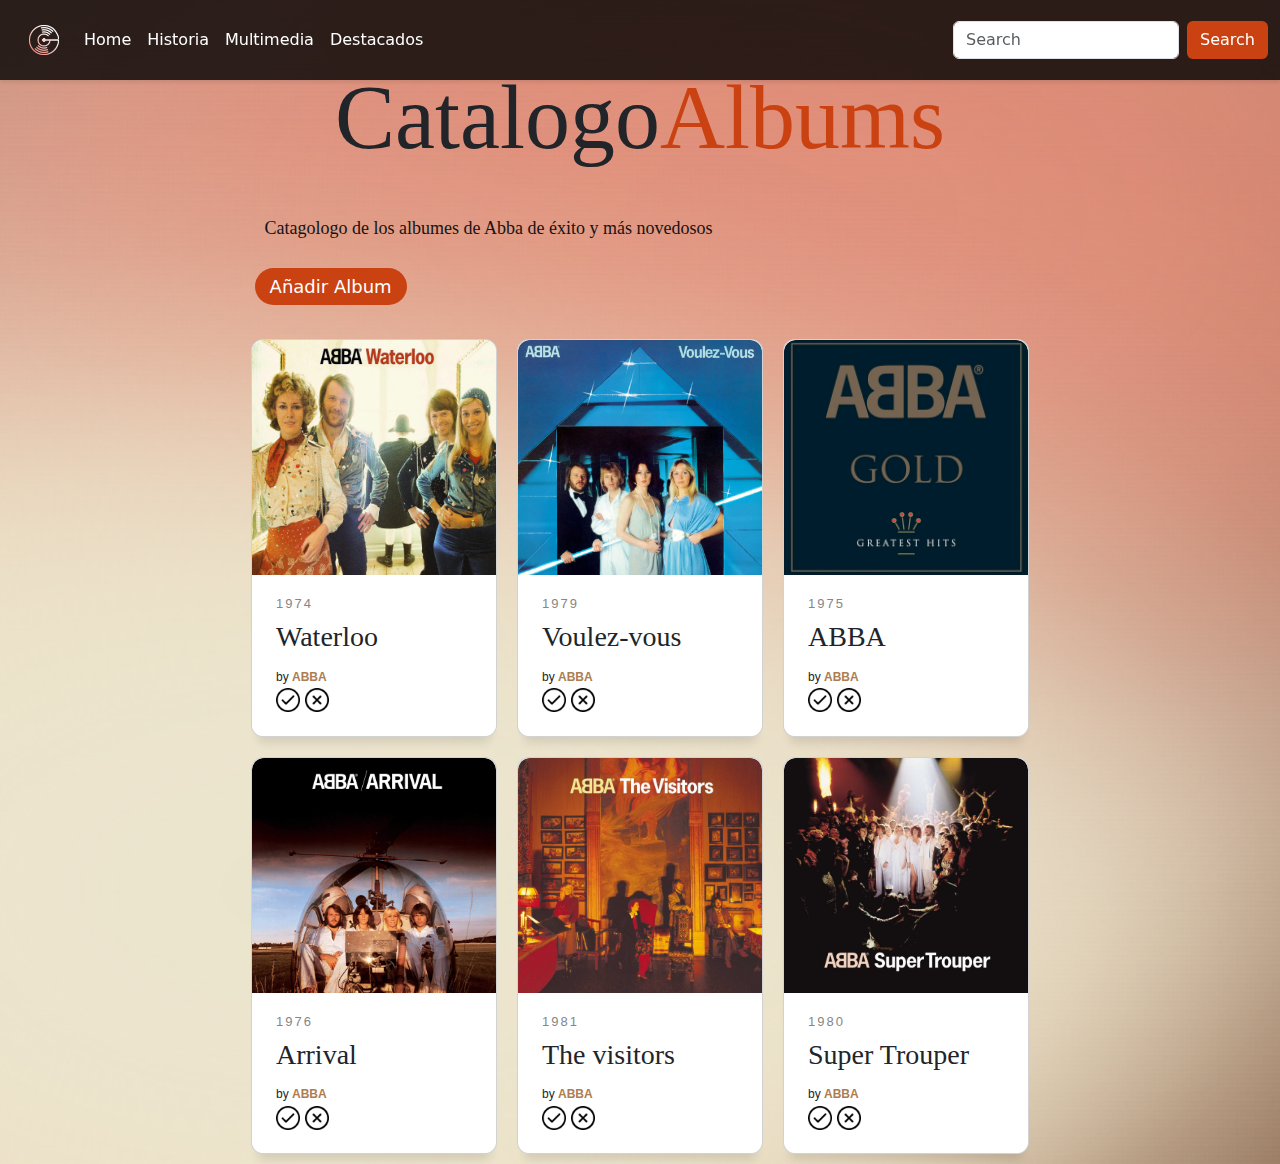
==== commit 17814667: "boton añadir y ventana emergente" ====
--- a/catalogo.html
+++ b/catalogo.html
@@ -47,190 +47,252 @@
   <div class="container">
     <div class="title-catalogue">
       <h2 class="title">Catalogo<span style="color:#ca4212;">Albums</span></h2>
-      <p class="descripcion">Catagologo de los albumes de Abba de éxito y más novedosos</p>
     </div>
 
-    <section class="cards">
-      <article class="card card--1">
-        <div class="card__info-hover">
-          <svg class="card__like" viewBox="0 0 24 24">
-            <path fill="#000000"
-              d="M12.1,18.55L12,18.65L11.89,18.55C7.14,14.24 4,11.39 4,8.5C4,6.5 5.5,5 7.5,5C9.04,5 10.54,6 11.07,7.36H12.93C13.46,6 14.96,5 16.5,5C18.5,5 20,6.5 20,8.5C20,11.39 16.86,14.24 12.1,18.55M16.5,3C14.76,3 13.09,3.81 12,5.08C10.91,3.81 9.24,3 7.5,3C4.42,3 2,5.41 2,8.5C2,12.27 5.4,15.36 10.55,20.03L12,21.35L13.45,20.03C18.6,15.36 22,12.27 22,8.5C22,5.41 19.58,3 16.5,3Z" />
-          </svg>
-          <div class="card__clock-info">
-            <svg class="card__clock" viewBox="0 0 24 24">
-              <path
-                d="M12,20A7,7 0 0,1 5,13A7,7 0 0,1 12,6A7,7 0 0,1 19,13A7,7 0 0,1 12,20M19.03,7.39L20.45,5.97C20,5.46 19.55,5 19.04,4.56L17.62,6C16.07,4.74 14.12,4 12,4A9,9 0 0,0 3,13A9,9 0 0,0 12,22C17,22 21,17.97 21,13C21,10.88 20.26,8.93 19.03,7.39M11,14H13V8H11M15,1H9V3H15V1Z" />
-            </svg><span class="card__time">15 min</span>
-          </div>
-
-        </div>
-        <div class="card__img"></div>
-        <a href="#" class="card_link">
-          <div class="card__img--hover"></div>
+    <div class="container-description">
+      <div class="descrip-boton">
+        <p class="descripcion">Catagologo de los albumes de Abba de éxito y más novedosos</p>
+
+        <a href="#modal">
+          <button class="boton-anadir">
+            Añadir Album
+          </button>
         </a>
-        <div class="card__info">
-          <span class="card__category">1974</span>
-          <h3 class="card__title">Waterloo</h3>
-          <span class="card__by">by <a href="#" class="card__author" title="author">ABBA</a></span>
-          <br>
-          <button id="enableButton"
-            style="font-size: 12px; padding: 5px 10px; background-color: #4CAF50; color: white; border: none; border-radius: 3px; cursor: pointer;">
-            Habilitar
-          </button>
-        </div>
-      </article>
-
-      <article class="card card--2">
-        <div class="card__info-hover">
-          <svg class="card__like" viewBox="0 0 24 24">
-            <path fill="#000000"
-              d="M12.1,18.55L12,18.65L11.89,18.55C7.14,14.24 4,11.39 4,8.5C4,6.5 5.5,5 7.5,5C9.04,5 10.54,6 11.07,7.36H12.93C13.46,6 14.96,5 16.5,5C18.5,5 20,6.5 20,8.5C20,11.39 16.86,14.24 12.1,18.55M16.5,3C14.76,3 13.09,3.81 12,5.08C10.91,3.81 9.24,3 7.5,3C4.42,3 2,5.41 2,8.5C2,12.27 5.4,15.36 10.55,20.03L12,21.35L13.45,20.03C18.6,15.36 22,12.27 22,8.5C22,5.41 19.58,3 16.5,3Z" />
-          </svg>
-          <div class="card__clock-info">
-            <svg class="card__clock" viewBox="0 0 24 24">
-              <path
-                d="M12,20A7,7 0 0,1 5,13A7,7 0 0,1 12,6A7,7 0 0,1 19,13A7,7 0 0,1 12,20M19.03,7.39L20.45,5.97C20,5.46 19.55,5 19.04,4.56L17.62,6C16.07,4.74 14.12,4 12,4A9,9 0 0,0 3,13A9,9 0 0,0 12,22C17,22 21,17.97 21,13C21,10.88 20.26,8.93 19.03,7.39M11,14H13V8H11M15,1H9V3H15V1Z" />
-            </svg><span class="card__time">5 min</span>
-          </div>
-
-        </div>
-        <div class="card__img"></div>
-        <a href="#" class="card_link">
-          <div class="card__img--hover"></div>
-        </a>
-        <div class="card__info">
-          <span class="card__category"> 1979</span>
-          <h3 class="card__title">Voulez-vous</h3>
-          <span class="card__by">by <a href="#" class="card__author" title="author">ABBA</a></span><br>
-          <button id="enableButton"
-            style="font-size: 12px; padding: 5px 10px; background-color: #4CAF50; color: white; border: none; border-radius: 3px; cursor: pointer;">
-            Habilitar
-          </button>
-        </div>
-      </article>
-
-      <article class="card card--3">
-        <div class="card__info-hover">
-          <svg class="card__like" viewBox="0 0 24 24">
-            <path fill="#000000"
-              d="M12.1,18.55L12,18.65L11.89,18.55C7.14,14.24 4,11.39 4,8.5C4,6.5 5.5,5 7.5,5C9.04,5 10.54,6 11.07,7.36H12.93C13.46,6 14.96,5 16.5,5C18.5,5 20,6.5 20,8.5C20,11.39 16.86,14.24 12.1,18.55M16.5,3C14.76,3 13.09,3.81 12,5.08C10.91,3.81 9.24,3 7.5,3C4.42,3 2,5.41 2,8.5C2,12.27 5.4,15.36 10.55,20.03L12,21.35L13.45,20.03C18.6,15.36 22,12.27 22,8.5C22,5.41 19.58,3 16.5,3Z" />
-          </svg>
-          <div class="card__clock-info">
-            <svg class="card__clock" viewBox="0 0 24 24">
-              <path
-                d="M12,20A7,7 0 0,1 5,13A7,7 0 0,1 12,6A7,7 0 0,1 19,13A7,7 0 0,1 12,20M19.03,7.39L20.45,5.97C20,5.46 19.55,5 19.04,4.56L17.62,6C16.07,4.74 14.12,4 12,4A9,9 0 0,0 3,13A9,9 0 0,0 12,22C17,22 21,17.97 21,13C21,10.88 20.26,8.93 19.03,7.39M11,14H13V8H11M15,1H9V3H15V1Z" />
-            </svg><span class="card__time">15 min</span>
-          </div>
-
-        </div>
-        <div class="card__img"></div>
-        <a href="#" class="card_link">
-          <div class="card__img--hover"></div>
-        </a>
-        <div class="card__info">
-          <span class="card__category">1975</span>
-          <h3 class="card__title">ABBA</h3>
-          <span class="card__by">by <a href="#" class="card__author" title="author">ABBA</a></span>
-          <br>
-          <button id="enableButton"
-            style="font-size: 12px; padding: 5px 10px; background-color: #4CAF50; color: white; border: none; border-radius: 3px; cursor: pointer;">
-            Habilitar
-          </button>
-        </div>
-      </article>
-
-      <article class="card card--4">
-        <div class="card__info-hover">
-          <svg class="card__like" viewBox="0 0 24 24">
-            <path fill="#000000"
-              d="M12.1,18.55L12,18.65L11.89,18.55C7.14,14.24 4,11.39 4,8.5C4,6.5 5.5,5 7.5,5C9.04,5 10.54,6 11.07,7.36H12.93C13.46,6 14.96,5 16.5,5C18.5,5 20,6.5 20,8.5C20,11.39 16.86,14.24 12.1,18.55M16.5,3C14.76,3 13.09,3.81 12,5.08C10.91,3.81 9.24,3 7.5,3C4.42,3 2,5.41 2,8.5C2,12.27 5.4,15.36 10.55,20.03L12,21.35L13.45,20.03C18.6,15.36 22,12.27 22,8.5C22,5.41 19.58,3 16.5,3Z" />
-          </svg>
-          <div class="card__clock-info">
-            <svg class="card__clock" viewBox="0 0 24 24">
-              <path
-                d="M12,20A7,7 0 0,1 5,13A7,7 0 0,1 12,6A7,7 0 0,1 19,13A7,7 0 0,1 12,20M19.03,7.39L20.45,5.97C20,5.46 19.55,5 19.04,4.56L17.62,6C16.07,4.74 14.12,4 12,4A9,9 0 0,0 3,13A9,9 0 0,0 12,22C17,22 21,17.97 21,13C21,10.88 20.26,8.93 19.03,7.39M11,14H13V8H11M15,1H9V3H15V1Z" />
-            </svg><span class="card__time">5 min</span>
-          </div>
-
-        </div>
-        <div class="card__img"></div>
-        <a href="#" class="card_link">
-          <div class="card__img--hover"></div>
-        </a>
-        <div class="card__info">
-          <span class="card__category">1976</span>
-          <h3 class="card__title">Arrival</h3>
-          <span class="card__by">by <a href="#" class="card__author" title="author">ABBA</a></span>
-          <br>
-          <button id="enableButton"
-            style="font-size: 12px; padding: 5px 10px; background-color: #4CAF50; color: white; border: none; border-radius: 3px; cursor: pointer;">
-            Habilitar
-          </button>
-        </div>
-      </article>
-
-      <article class="card card--5">
-        <div class="card__info-hover">
-          <svg class="card__like" viewBox="0 0 24 24">
-            <path fill="#000000"
-              d="M12.1,18.55L12,18.65L11.89,18.55C7.14,14.24 4,11.39 4,8.5C4,6.5 5.5,5 7.5,5C9.04,5 10.54,6 11.07,7.36H12.93C13.46,6 14.96,5 16.5,5C18.5,5 20,6.5 20,8.5C20,11.39 16.86,14.24 12.1,18.55M16.5,3C14.76,3 13.09,3.81 12,5.08C10.91,3.81 9.24,3 7.5,3C4.42,3 2,5.41 2,8.5C2,12.27 5.4,15.36 10.55,20.03L12,21.35L13.45,20.03C18.6,15.36 22,12.27 22,8.5C22,5.41 19.58,3 16.5,3Z" />
-          </svg>
-          <div class="card__clock-info">
-            <svg class="card__clock" viewBox="0 0 24 24">
-              <path
-                d="M12,20A7,7 0 0,1 5,13A7,7 0 0,1 12,6A7,7 0 0,1 19,13A7,7 0 0,1 12,20M19.03,7.39L20.45,5.97C20,5.46 19.55,5 19.04,4.56L17.62,6C16.07,4.74 14.12,4 12,4A9,9 0 0,0 3,13A9,9 0 0,0 12,22C17,22 21,17.97 21,13C21,10.88 20.26,8.93 19.03,7.39M11,14H13V8H11M15,1H9V3H15V1Z" />
-            </svg><span class="card__time">5 min</span>
-          </div>
-
-        </div>
-        <div class="card__img"></div>
-        <a href="#" class="card_link">
-          <div class="card__img--hover"></div>
-        </a>
-        <div class="card__info">
-          <span class="card__category">1981</span>
-          <h3 class="card__title">The visitors</h3>
-          <span class="card__by">by <a href="#" class="card__author" title="author">ABBA</a></span>
-          <br>
-          <button id="enableButton"
-            style="font-size: 12px; padding: 5px 10px; background-color: #4CAF50; color: white; border: none; border-radius: 3px; cursor: pointer;">
-            Habilitar
-          </button>
-        </div>
-      </article>
-
-      <article class="card card--6">
-        <div class="card__info-hover">
-          <svg class="card__like" viewBox="0 0 24 24">
-            <path fill="#000000"
-              d="M12.1,18.55L12,18.65L11.89,18.55C7.14,14.24 4,11.39 4,8.5C4,6.5 5.5,5 7.5,5C9.04,5 10.54,6 11.07,7.36H12.93C13.46,6 14.96,5 16.5,5C18.5,5 20,6.5 20,8.5C20,11.39 16.86,14.24 12.1,18.55M16.5,3C14.76,3 13.09,3.81 12,5.08C10.91,3.81 9.24,3 7.5,3C4.42,3 2,5.41 2,8.5C2,12.27 5.4,15.36 10.55,20.03L12,21.35L13.45,20.03C18.6,15.36 22,12.27 22,8.5C22,5.41 19.58,3 16.5,3Z" />
-          </svg>
-          <div class="card__clock-info">
-            <svg class="card__clock" viewBox="0 0 24 24">
-              <path
-                d="M12,20A7,7 0 0,1 5,13A7,7 0 0,1 12,6A7,7 0 0,1 19,13A7,7 0 0,1 12,20M19.03,7.39L20.45,5.97C20,5.46 19.55,5 19.04,4.56L17.62,6C16.07,4.74 14.12,4 12,4A9,9 0 0,0 3,13A9,9 0 0,0 12,22C17,22 21,17.97 21,13C21,10.88 20.26,8.93 19.03,7.39M11,14H13V8H11M15,1H9V3H15V1Z" />
-            </svg><span class="card__time">5 min</span>
-          </div>
-
-        </div>
-        <div class="card__img"></div>
-        <a href="#" class="card_link">
-          <div class="card__img--hover"></div>
-        </a>
-        <div class="card__info">
-          <span class="card__category">1980</span>
-          <h3 class="card__title">Super Trouper</h3>
-          <span class="card__by">by <a href="#" class="card__author" title="author">ABBA</a></span>
-          <br>
-          <button id="enableButton"
-            style="font-size: 12px; padding: 5px 10px; background-color: #4CAF50; color: white; border: none; border-radius: 3px; cursor: pointer;">
-            Habilitar
-          </button>
-        </div>
-      </article>
-
-    </section>
+      </div>
+
+      <!-- Modal -->
+      <div id="modal" class="modal">
+        <h2>Formulario</h2>
+        <form>
+          <label for="name">Nombre:</label><br>
+          <input type="text" id="name" name="name" required><br><br>
+          <label for="email">Correo:</label><br>
+          <input type="email" id="email" name="email" required><br><br>
+          <button type="submit">Enviar</button>
+        </form>
+        <a href="#" class="close-btn">Cerrar</a>
+      </div>
+      <!-- Fondo oscuro -->
+      <div class="overlay"></div>
+
+
+      <section class="cards">
+        <article class="card card--1">
+          <div class="card__info-hover">
+            <svg class="card__like" viewBox="0 0 24 24">
+              <path fill="#000000"
+                d="M12.1,18.55L12,18.65L11.89,18.55C7.14,14.24 4,11.39 4,8.5C4,6.5 5.5,5 7.5,5C9.04,5 10.54,6 11.07,7.36H12.93C13.46,6 14.96,5 16.5,5C18.5,5 20,6.5 20,8.5C20,11.39 16.86,14.24 12.1,18.55M16.5,3C14.76,3 13.09,3.81 12,5.08C10.91,3.81 9.24,3 7.5,3C4.42,3 2,5.41 2,8.5C2,12.27 5.4,15.36 10.55,20.03L12,21.35L13.45,20.03C18.6,15.36 22,12.27 22,8.5C22,5.41 19.58,3 16.5,3Z" />
+            </svg>
+            <div class="card__clock-info">
+              <svg class="card__clock" viewBox="0 0 24 24">
+                <path
+                  d="M12,20A7,7 0 0,1 5,13A7,7 0 0,1 12,6A7,7 0 0,1 19,13A7,7 0 0,1 12,20M19.03,7.39L20.45,5.97C20,5.46 19.55,5 19.04,4.56L17.62,6C16.07,4.74 14.12,4 12,4A9,9 0 0,0 3,13A9,9 0 0,0 12,22C17,22 21,17.97 21,13C21,10.88 20.26,8.93 19.03,7.39M11,14H13V8H11M15,1H9V3H15V1Z" />
+              </svg><span class="card__time">15 min</span>
+            </div>
+
+          </div>
+          <div class="card__img"></div>
+          <a href="#" class="card_link">
+            <div class="card__img--hover"></div>
+          </a>
+          <div class="card__info">
+            <span class="card__category">1974</span>
+            <h3 class="card__title">Waterloo</h3>
+            <span class="card__by">by <a href="#" class="card__author" title="author">ABBA</a></span>
+            <br>
+            <div class="iconos">
+              <div class="icono-boton">
+                <img src="./icons/habilitar.png" alt="Botón Habilitar"
+                  style="width: 24px; height: 24px; cursor: pointer;" id="enableIcon">
+              </div>
+              <div class="icono-boton">
+                <img src="./icons/deshabilitar.png" alt="Botón Habilitar"
+                  style="width: 24px; height: 24px; cursor: pointer;" id="enableIcon">
+              </div>
+            </div>
+          </div>
+        </article>
+
+        <article class="card card--2">
+          <div class="card__info-hover">
+            <svg class="card__like" viewBox="0 0 24 24">
+              <path fill="#000000"
+                d="M12.1,18.55L12,18.65L11.89,18.55C7.14,14.24 4,11.39 4,8.5C4,6.5 5.5,5 7.5,5C9.04,5 10.54,6 11.07,7.36H12.93C13.46,6 14.96,5 16.5,5C18.5,5 20,6.5 20,8.5C20,11.39 16.86,14.24 12.1,18.55M16.5,3C14.76,3 13.09,3.81 12,5.08C10.91,3.81 9.24,3 7.5,3C4.42,3 2,5.41 2,8.5C2,12.27 5.4,15.36 10.55,20.03L12,21.35L13.45,20.03C18.6,15.36 22,12.27 22,8.5C22,5.41 19.58,3 16.5,3Z" />
+            </svg>
+            <div class="card__clock-info">
+              <svg class="card__clock" viewBox="0 0 24 24">
+                <path
+                  d="M12,20A7,7 0 0,1 5,13A7,7 0 0,1 12,6A7,7 0 0,1 19,13A7,7 0 0,1 12,20M19.03,7.39L20.45,5.97C20,5.46 19.55,5 19.04,4.56L17.62,6C16.07,4.74 14.12,4 12,4A9,9 0 0,0 3,13A9,9 0 0,0 12,22C17,22 21,17.97 21,13C21,10.88 20.26,8.93 19.03,7.39M11,14H13V8H11M15,1H9V3H15V1Z" />
+              </svg><span class="card__time">5 min</span>
+            </div>
+
+          </div>
+          <div class="card__img"></div>
+          <a href="#" class="card_link">
+            <div class="card__img--hover"></div>
+          </a>
+          <div class="card__info">
+            <span class="card__category"> 1979</span>
+            <h3 class="card__title">Voulez-vous</h3>
+            <span class="card__by">by <a href="#" class="card__author" title="author">ABBA</a></span><br>
+            <div class="iconos">
+              <div class="icono-boton">
+                <img src="./icons/habilitar.png" alt="Botón Habilitar"
+                  style="width: 24px; height: 24px; cursor: pointer;" id="enableIcon">
+              </div>
+              <div class="icono-boton">
+                <img src="./icons/deshabilitar.png" alt="Botón Habilitar"
+                  style="width: 24px; height: 24px; cursor: pointer;" id="enableIcon">
+              </div>
+            </div>
+          </div>
+        </article>
+
+        <article class="card card--3">
+          <div class="card__info-hover">
+            <svg class="card__like" viewBox="0 0 24 24">
+              <path fill="#000000"
+                d="M12.1,18.55L12,18.65L11.89,18.55C7.14,14.24 4,11.39 4,8.5C4,6.5 5.5,5 7.5,5C9.04,5 10.54,6 11.07,7.36H12.93C13.46,6 14.96,5 16.5,5C18.5,5 20,6.5 20,8.5C20,11.39 16.86,14.24 12.1,18.55M16.5,3C14.76,3 13.09,3.81 12,5.08C10.91,3.81 9.24,3 7.5,3C4.42,3 2,5.41 2,8.5C2,12.27 5.4,15.36 10.55,20.03L12,21.35L13.45,20.03C18.6,15.36 22,12.27 22,8.5C22,5.41 19.58,3 16.5,3Z" />
+            </svg>
+            <div class="card__clock-info">
+              <svg class="card__clock" viewBox="0 0 24 24">
+                <path
+                  d="M12,20A7,7 0 0,1 5,13A7,7 0 0,1 12,6A7,7 0 0,1 19,13A7,7 0 0,1 12,20M19.03,7.39L20.45,5.97C20,5.46 19.55,5 19.04,4.56L17.62,6C16.07,4.74 14.12,4 12,4A9,9 0 0,0 3,13A9,9 0 0,0 12,22C17,22 21,17.97 21,13C21,10.88 20.26,8.93 19.03,7.39M11,14H13V8H11M15,1H9V3H15V1Z" />
+              </svg><span class="card__time">15 min</span>
+            </div>
+
+          </div>
+          <div class="card__img"></div>
+          <a href="#" class="card_link">
+            <div class="card__img--hover"></div>
+          </a>
+          <div class="card__info">
+            <span class="card__category">1975</span>
+            <h3 class="card__title">ABBA</h3>
+            <span class="card__by">by <a href="#" class="card__author" title="author">ABBA</a></span>
+            <br>
+            <div class="iconos">
+              <div class="icono-boton">
+                <img src="./icons/habilitar.png" alt="Botón Habilitar"
+                  style="width: 24px; height: 24px; cursor: pointer;" id="enableIcon">
+              </div>
+              <div class="icono-boton">
+                <img src="./icons/deshabilitar.png" alt="Botón Habilitar"
+                  style="width: 24px; height: 24px; cursor: pointer;" id="enableIcon">
+              </div>
+            </div>
+          </div>
+        </article>
+
+        <article class="card card--4">
+          <div class="card__info-hover">
+            <svg class="card__like" viewBox="0 0 24 24">
+              <path fill="#000000"
+                d="M12.1,18.55L12,18.65L11.89,18.55C7.14,14.24 4,11.39 4,8.5C4,6.5 5.5,5 7.5,5C9.04,5 10.54,6 11.07,7.36H12.93C13.46,6 14.96,5 16.5,5C18.5,5 20,6.5 20,8.5C20,11.39 16.86,14.24 12.1,18.55M16.5,3C14.76,3 13.09,3.81 12,5.08C10.91,3.81 9.24,3 7.5,3C4.42,3 2,5.41 2,8.5C2,12.27 5.4,15.36 10.55,20.03L12,21.35L13.45,20.03C18.6,15.36 22,12.27 22,8.5C22,5.41 19.58,3 16.5,3Z" />
+            </svg>
+            <div class="card__clock-info">
+              <svg class="card__clock" viewBox="0 0 24 24">
+                <path
+                  d="M12,20A7,7 0 0,1 5,13A7,7 0 0,1 12,6A7,7 0 0,1 19,13A7,7 0 0,1 12,20M19.03,7.39L20.45,5.97C20,5.46 19.55,5 19.04,4.56L17.62,6C16.07,4.74 14.12,4 12,4A9,9 0 0,0 3,13A9,9 0 0,0 12,22C17,22 21,17.97 21,13C21,10.88 20.26,8.93 19.03,7.39M11,14H13V8H11M15,1H9V3H15V1Z" />
+              </svg><span class="card__time">5 min</span>
+            </div>
+
+          </div>
+          <div class="card__img"></div>
+          <a href="#" class="card_link">
+            <div class="card__img--hover"></div>
+          </a>
+          <div class="card__info">
+            <span class="card__category">1976</span>
+            <h3 class="card__title">Arrival</h3>
+            <span class="card__by">by <a href="#" class="card__author" title="author">ABBA</a></span>
+            <br>
+            <div class="iconos">
+              <div class="icono-boton">
+                <img src="./icons/habilitar.png" alt="Botón Habilitar"
+                  style="width: 24px; height: 24px; cursor: pointer;" id="enableIcon">
+              </div>
+              <div class="icono-boton">
+                <img src="./icons/deshabilitar.png" alt="Botón Habilitar"
+                  style="width: 24px; height: 24px; cursor: pointer;" id="enableIcon">
+              </div>
+            </div>
+          </div>
+        </article>
+
+        <article class="card card--5">
+          <div class="card__info-hover">
+            <svg class="card__like" viewBox="0 0 24 24">
+              <path fill="#000000"
+                d="M12.1,18.55L12,18.65L11.89,18.55C7.14,14.24 4,11.39 4,8.5C4,6.5 5.5,5 7.5,5C9.04,5 10.54,6 11.07,7.36H12.93C13.46,6 14.96,5 16.5,5C18.5,5 20,6.5 20,8.5C20,11.39 16.86,14.24 12.1,18.55M16.5,3C14.76,3 13.09,3.81 12,5.08C10.91,3.81 9.24,3 7.5,3C4.42,3 2,5.41 2,8.5C2,12.27 5.4,15.36 10.55,20.03L12,21.35L13.45,20.03C18.6,15.36 22,12.27 22,8.5C22,5.41 19.58,3 16.5,3Z" />
+            </svg>
+            <div class="card__clock-info">
+              <svg class="card__clock" viewBox="0 0 24 24">
+                <path
+                  d="M12,20A7,7 0 0,1 5,13A7,7 0 0,1 12,6A7,7 0 0,1 19,13A7,7 0 0,1 12,20M19.03,7.39L20.45,5.97C20,5.46 19.55,5 19.04,4.56L17.62,6C16.07,4.74 14.12,4 12,4A9,9 0 0,0 3,13A9,9 0 0,0 12,22C17,22 21,17.97 21,13C21,10.88 20.26,8.93 19.03,7.39M11,14H13V8H11M15,1H9V3H15V1Z" />
+              </svg><span class="card__time">5 min</span>
+            </div>
+
+          </div>
+          <div class="card__img"></div>
+          <a href="#" class="card_link">
+            <div class="card__img--hover"></div>
+          </a>
+          <div class="card__info">
+            <span class="card__category">1981</span>
+            <h3 class="card__title">The visitors</h3>
+            <span class="card__by">by <a href="#" class="card__author" title="author">ABBA</a></span>
+            <br>
+            <div class="iconos">
+              <div class="icono-boton">
+                <img src="./icons/habilitar.png" alt="Botón Habilitar"
+                  style="width: 24px; height: 24px; cursor: pointer;" id="enableIcon">
+              </div>
+              <div class="icono-boton">
+                <img src="./icons/deshabilitar.png" alt="Botón Habilitar"
+                  style="width: 24px; height: 24px; cursor: pointer;" id="enableIcon">
+              </div>
+            </div>
+        </article>
+
+        <article class="card card--6">
+          <div class="card__info-hover">
+            <svg class="card__like" viewBox="0 0 24 24">
+              <path fill="#000000"
+                d="M12.1,18.55L12,18.65L11.89,18.55C7.14,14.24 4,11.39 4,8.5C4,6.5 5.5,5 7.5,5C9.04,5 10.54,6 11.07,7.36H12.93C13.46,6 14.96,5 16.5,5C18.5,5 20,6.5 20,8.5C20,11.39 16.86,14.24 12.1,18.55M16.5,3C14.76,3 13.09,3.81 12,5.08C10.91,3.81 9.24,3 7.5,3C4.42,3 2,5.41 2,8.5C2,12.27 5.4,15.36 10.55,20.03L12,21.35L13.45,20.03C18.6,15.36 22,12.27 22,8.5C22,5.41 19.58,3 16.5,3Z" />
+            </svg>
+            <div class="card__clock-info">
+              <svg class="card__clock" viewBox="0 0 24 24">
+                <path
+                  d="M12,20A7,7 0 0,1 5,13A7,7 0 0,1 12,6A7,7 0 0,1 19,13A7,7 0 0,1 12,20M19.03,7.39L20.45,5.97C20,5.46 19.55,5 19.04,4.56L17.62,6C16.07,4.74 14.12,4 12,4A9,9 0 0,0 3,13A9,9 0 0,0 12,22C17,22 21,17.97 21,13C21,10.88 20.26,8.93 19.03,7.39M11,14H13V8H11M15,1H9V3H15V1Z" />
+              </svg><span class="card__time">5 min</span>
+            </div>
+
+          </div>
+          <div class="card__img"></div>
+          <a href="#" class="card_link">
+            <div class="card__img--hover"></div>
+          </a>
+          <div class="card__info">
+            <span class="card__category">1980</span>
+            <h3 class="card__title">Super Trouper</h3>
+            <span class="card__by">by <a href="#" class="card__author" title="author">ABBA</a></span>
+            <br>
+            <div class="iconos">
+              <div class="icono-boton">
+                <img src="./icons/habilitar.png" alt="Botón Habilitar"
+                  style="width: 24px; height: 24px; cursor: pointer;" id="enableIcon">
+              </div>
+              <div class="icono-boton">
+                <img src="./icons/deshabilitar.png" alt="Botón Habilitar"
+                  style="width: 24px; height: 24px; cursor: pointer;" id="enableIcon">
+              </div>
+            </div>
+          </div>
+        </article>
+      </section>
+    </div>
+  </div>
 </body>
 
 </html>--- a/css/catalogo.css
+++ b/css/catalogo.css
@@ -44,7 +44,6 @@
     z-index: 1000;
     box-shadow: 0 2px 4px rgba(0, 0, 0, 0.1);
     background-color: rgba(0, 0, 0, 0.8);
-    /* Cambia esto a un color con opacidad */
 }
 
 .navbar a {
@@ -81,8 +80,23 @@
     display: flex;
     flex-direction: column;
     align-items: center;
-    justify-content: center;
+    justify-content: baseline;
     margin-top: 5%;
+}
+
+.descrip-boton {
+    margin: 3%;
+}
+
+
+.boton-anadir {
+    cursor: pointer;
+    transition: transform 0.2s ease;
+}
+
+
+.boton-anadir:hover {
+    transform: scale(0.9);
 }
 
 .title {
@@ -94,9 +108,73 @@
     font-family: nombre;
     padding: 10px;
     color: var(--black);
+    font-size: 2vh;
+}
+
+.boton-anadir {
+    font-size: 2vh;
+    padding: 5px 15px;
+    background-color: var(--orange);
+    color: white;
+    border: none;
+    border-radius: 20px;
+    cursor: pointer;
+}
+
+/* VENTANA EMERGENTE */
+/* Ventana modal (oculta por defecto) */
+.modal {
+    display: none;
+    position: fixed;
+    top: 50%;
+    left: 50%;
+    transform: translate(-50%, -50%);
+    background: white;
+    border-radius: 10px;
+    box-shadow: 0 4px 8px rgba(0, 0, 0, 0.2);
+    padding: 20px;
+    z-index: 1000;
+}
+
+/* Fondo oscuro */
+.overlay {
+    display: none;
+    position: fixed;
+    top: 0;
+    left: 0;
+    width: 100%;
+    height: 100%;
+    background: rgba(0, 0, 0, 0.5);
+    z-index: 999;
+}
+
+/* Mostrar el modal cuando está enfocado por el enlace */
+#modal:target+.overlay {
+    display: block;
+}
+
+#modal:target {
+    display: block;
+}
+
+/* Botón cerrar */
+.close-btn {
+    display: inline-block;
+    margin-top: 10px;
+    padding: 8px 16px;
+    background: #ff5252;
+    color: white;
+    border: none;
+    border-radius: 5px;
+    text-decoration: none;
     text-align: center;
-    font-size: 2vh;
-}
+}
+
+.close-btn:hover {
+    background: #ff1744;
+}
+
+/* FIN VENTANA EMERGENTE    */
 
 .cards {
     display: flex;
@@ -148,6 +226,27 @@
 .card--6 .card__img--hover {
     background-image: url("../img/album6.jpg");
 }
+
+/* ICONOS HABILITAR */
+.iconos {
+    display: flex;
+    flex-direction: row;
+}
+
+.icono-boton {
+    width: 24px;
+    height: 24px;
+    cursor: pointer;
+    transition: transform 0.2s ease;
+    margin-right: 5px;
+}
+
+.icono-boton:hover {
+    transform: scale(1.2);
+}
+
+/* FIN ICONOS HABILITAR */
+
 .card__like {
     width: 18px;
 }
--- a/css/catalogo.css
+++ b/css/catalogo.css
@@ -44,7 +44,6 @@
     z-index: 1000;
     box-shadow: 0 2px 4px rgba(0, 0, 0, 0.1);
     background-color: rgba(0, 0, 0, 0.8);
-    /* Cambia esto a un color con opacidad */
 }
 
 .navbar a {
@@ -81,8 +80,23 @@
     display: flex;
     flex-direction: column;
     align-items: center;
-    justify-content: center;
+    justify-content: baseline;
     margin-top: 5%;
+}
+
+.descrip-boton {
+    margin: 3%;
+}
+
+
+.boton-anadir {
+    cursor: pointer;
+    transition: transform 0.2s ease;
+}
+
+
+.boton-anadir:hover {
+    transform: scale(0.9);
 }
 
 .title {
@@ -94,9 +108,73 @@
     font-family: nombre;
     padding: 10px;
     color: var(--black);
+    font-size: 2vh;
+}
+
+.boton-anadir {
+    font-size: 2vh;
+    padding: 5px 15px;
+    background-color: var(--orange);
+    color: white;
+    border: none;
+    border-radius: 20px;
+    cursor: pointer;
+}
+
+/* VENTANA EMERGENTE */
+/* Ventana modal (oculta por defecto) */
+.modal {
+    display: none;
+    position: fixed;
+    top: 50%;
+    left: 50%;
+    transform: translate(-50%, -50%);
+    background: white;
+    border-radius: 10px;
+    box-shadow: 0 4px 8px rgba(0, 0, 0, 0.2);
+    padding: 20px;
+    z-index: 1000;
+}
+
+/* Fondo oscuro */
+.overlay {
+    display: none;
+    position: fixed;
+    top: 0;
+    left: 0;
+    width: 100%;
+    height: 100%;
+    background: rgba(0, 0, 0, 0.5);
+    z-index: 999;
+}
+
+/* Mostrar el modal cuando está enfocado por el enlace */
+#modal:target+.overlay {
+    display: block;
+}
+
+#modal:target {
+    display: block;
+}
+
+/* Botón cerrar */
+.close-btn {
+    display: inline-block;
+    margin-top: 10px;
+    padding: 8px 16px;
+    background: #ff5252;
+    color: white;
+    border: none;
+    border-radius: 5px;
+    text-decoration: none;
     text-align: center;
-    font-size: 2vh;
-}
+}
+
+.close-btn:hover {
+    background: #ff1744;
+}
+
+/* FIN VENTANA EMERGENTE    */
 
 .cards {
     display: flex;
@@ -148,6 +226,27 @@
 .card--6 .card__img--hover {
     background-image: url("../img/album6.jpg");
 }
+
+/* ICONOS HABILITAR */
+.iconos {
+    display: flex;
+    flex-direction: row;
+}
+
+.icono-boton {
+    width: 24px;
+    height: 24px;
+    cursor: pointer;
+    transition: transform 0.2s ease;
+    margin-right: 5px;
+}
+
+.icono-boton:hover {
+    transform: scale(1.2);
+}
+
+/* FIN ICONOS HABILITAR */
+
 .card__like {
     width: 18px;
 }
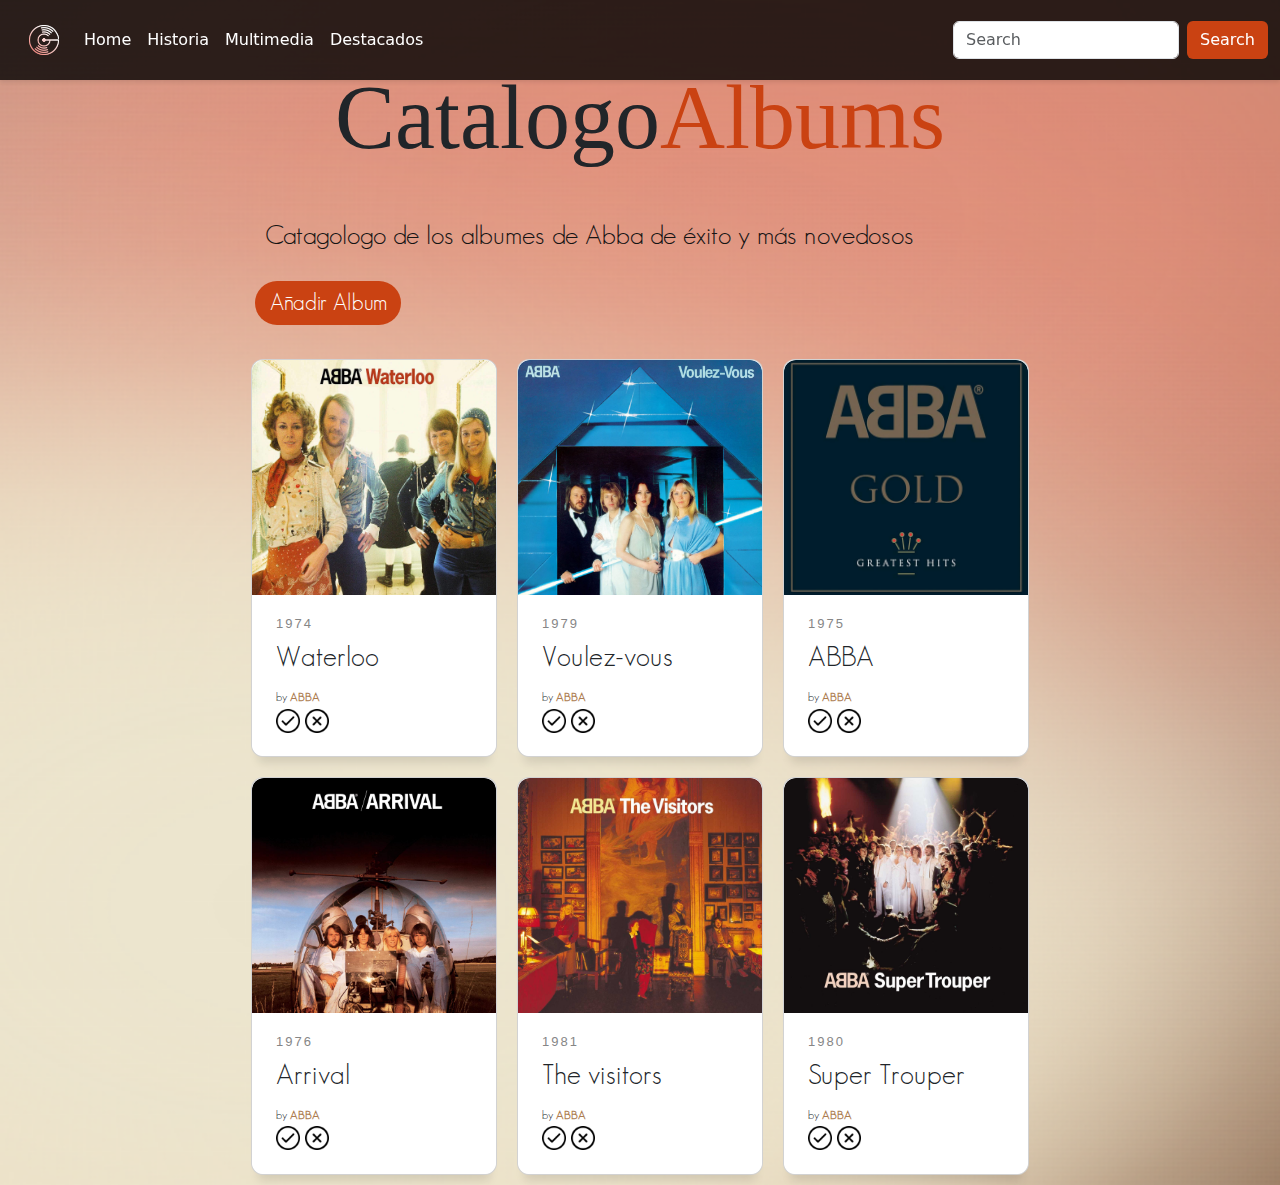
==== commit f05d106f: "catalogo modificacion en fonts y icons" ====
--- a/catalogo.html
+++ b/catalogo.html
@@ -66,11 +66,20 @@
         <form>
           <label for="name">Nombre:</label><br>
           <input type="text" id="name" name="name" required><br><br>
-          <label for="email">Correo:</label><br>
-          <input type="email" id="email" name="email" required><br><br>
+          <label for="text">Descripción:</label><br>
+          <input type="text" id="descrip" name="descrip" required><br>
+          <label for="number">Precio:</label><br>
+          <input type="number" id="precio" name="precio" required><br>
+          <label for="text">Imagen:</label><br>
+          <input type="text" id="image" name="image" required><br>
+          <br>
           <button type="submit">Enviar</button>
         </form>
-        <a href="#" class="close-btn">Cerrar</a>
+        <!-- Icono de cruz en la esquina superior derecha -->
+        <a class="close-btn">
+          <img src="./icons/cerrar.png" alt="Botón cerrar"
+          style="width: 24px; height: 24px; cursor: pointer;" id="enableIcon">
+        </a>
       </div>
       <!-- Fondo oscuro -->
       <div class="overlay"></div>
--- a/css/catalogo.css
+++ b/css/catalogo.css
@@ -6,6 +6,11 @@
 @font-face {
     font-family: nombre;
     src: url(../fonts/apple_garamond/AppleGaramond-Bold.ttf);
+}
+
+@font-face {
+    font-family: text;
+    src: url(../fonts/geo_sans_light/GeosansLight.ttf);
 }
 
 * {
@@ -88,37 +93,33 @@
     margin: 3%;
 }
 
-
-.boton-anadir {
-    cursor: pointer;
-    transition: transform 0.2s ease;
-}
-
-
-.boton-anadir:hover {
-    transform: scale(0.9);
-}
-
 .title {
     font-family: nombre;
     font-size: 10vh;
 }
 
 .descripcion {
-    font-family: nombre;
+    font-family: text;
     padding: 10px;
     color: var(--black);
-    font-size: 2vh;
+    font-size: 3vh;
 }
 
 .boton-anadir {
-    font-size: 2vh;
+    font-size: 2.5vh;
     padding: 5px 15px;
     background-color: var(--orange);
     color: white;
     border: none;
-    border-radius: 20px;
+    border-radius: 2rem;
     cursor: pointer;
+    font-family: text;
+    cursor: pointer;
+    transition: transform 0.2s ease;
+}
+
+.boton-anadir:hover {
+    transform: scale(0.9);
 }
 
 /* VENTANA EMERGENTE */
@@ -134,6 +135,8 @@
     box-shadow: 0 4px 8px rgba(0, 0, 0, 0.2);
     padding: 20px;
     z-index: 1000;
+    width: 60rem;
+    height: 30rem;
 }
 
 /* Fondo oscuro */
@@ -157,24 +160,76 @@
     display: block;
 }
 
+
+/* ESTILO MODAL */
+.modal h2 {
+    margin: 0;
+    font-size: 2rem;
+    text-align: center;
+    margin-bottom: 20px;
+    font-family: text;
+}
+
+.modal form {
+    display: flex;
+    flex-direction: column;
+}
+
+.modal label {
+    font-size: 1.5rem;
+    font-family: text;
+    margin-bottom: 5px;
+}
+
+.modal input[type="text"],
+.modal input[type="number"] {
+    width: 100%;
+    padding: 10px;
+    border: 1px solid #ccc;
+    border-radius: 5px;
+    font-size: 1em;
+    font-family: text;
+}
+
+.modal input[type="text"]:focus,
+.modal input[type="number"]:focus {
+    border-color: #007bff;
+    outline: none;
+    box-shadow: 0 0 4px rgba(0, 123, 255, 0.5);
+}
+
+.modal button {
+    background: var(--primary);
+    font-family: text;
+    color: var(--blanco);
+    padding: 5px 15px;
+    border: none;
+    border-radius: 2rem;
+    font-size: 2.5vh;
+    cursor: pointer;
+    transition: transform 0.3s ease;
+}
+
+.modal button:hover {
+    transform: scale(0.95);
+}
+
 /* Botón cerrar */
 .close-btn {
-    display: inline-block;
-    margin-top: 10px;
-    padding: 8px 16px;
-    background: #ff5252;
-    color: white;
-    border: none;
-    border-radius: 5px;
-    text-decoration: none;
-    text-align: center;
+    position: absolute;
+    top: 10px;
+    right: 10px;
+    background: transparent;
+    cursor: pointer;
+    transition: transform 0.3s ease;
 }
 
 .close-btn:hover {
-    background: #ff1744;
-}
-
-/* FIN VENTANA EMERGENTE    */
+    transform: scale(0.95);
+}
+
+/* FIN VENTANA EMERGENTE */
+
 
 .cards {
     display: flex;
@@ -325,12 +380,12 @@
 .card__title {
     margin-top: 5px;
     margin-bottom: 10px;
-    font-family: "Roboto Slab", serif;
+    font-family: text;
 }
 
 .card__by {
     font-size: 12px;
-    font-family: "Raleway", sans-serif;
+    font-family: text;
     font-weight: 500;
 }
 
--- a/css/catalogo.css
+++ b/css/catalogo.css
@@ -6,6 +6,11 @@
 @font-face {
     font-family: nombre;
     src: url(../fonts/apple_garamond/AppleGaramond-Bold.ttf);
+}
+
+@font-face {
+    font-family: text;
+    src: url(../fonts/geo_sans_light/GeosansLight.ttf);
 }
 
 * {
@@ -88,37 +93,33 @@
     margin: 3%;
 }
 
-
-.boton-anadir {
-    cursor: pointer;
-    transition: transform 0.2s ease;
-}
-
-
-.boton-anadir:hover {
-    transform: scale(0.9);
-}
-
 .title {
     font-family: nombre;
     font-size: 10vh;
 }
 
 .descripcion {
-    font-family: nombre;
+    font-family: text;
     padding: 10px;
     color: var(--black);
-    font-size: 2vh;
+    font-size: 3vh;
 }
 
 .boton-anadir {
-    font-size: 2vh;
+    font-size: 2.5vh;
     padding: 5px 15px;
     background-color: var(--orange);
     color: white;
     border: none;
-    border-radius: 20px;
+    border-radius: 2rem;
     cursor: pointer;
+    font-family: text;
+    cursor: pointer;
+    transition: transform 0.2s ease;
+}
+
+.boton-anadir:hover {
+    transform: scale(0.9);
 }
 
 /* VENTANA EMERGENTE */
@@ -134,6 +135,8 @@
     box-shadow: 0 4px 8px rgba(0, 0, 0, 0.2);
     padding: 20px;
     z-index: 1000;
+    width: 60rem;
+    height: 30rem;
 }
 
 /* Fondo oscuro */
@@ -157,24 +160,76 @@
     display: block;
 }
 
+
+/* ESTILO MODAL */
+.modal h2 {
+    margin: 0;
+    font-size: 2rem;
+    text-align: center;
+    margin-bottom: 20px;
+    font-family: text;
+}
+
+.modal form {
+    display: flex;
+    flex-direction: column;
+}
+
+.modal label {
+    font-size: 1.5rem;
+    font-family: text;
+    margin-bottom: 5px;
+}
+
+.modal input[type="text"],
+.modal input[type="number"] {
+    width: 100%;
+    padding: 10px;
+    border: 1px solid #ccc;
+    border-radius: 5px;
+    font-size: 1em;
+    font-family: text;
+}
+
+.modal input[type="text"]:focus,
+.modal input[type="number"]:focus {
+    border-color: #007bff;
+    outline: none;
+    box-shadow: 0 0 4px rgba(0, 123, 255, 0.5);
+}
+
+.modal button {
+    background: var(--primary);
+    font-family: text;
+    color: var(--blanco);
+    padding: 5px 15px;
+    border: none;
+    border-radius: 2rem;
+    font-size: 2.5vh;
+    cursor: pointer;
+    transition: transform 0.3s ease;
+}
+
+.modal button:hover {
+    transform: scale(0.95);
+}
+
 /* Botón cerrar */
 .close-btn {
-    display: inline-block;
-    margin-top: 10px;
-    padding: 8px 16px;
-    background: #ff5252;
-    color: white;
-    border: none;
-    border-radius: 5px;
-    text-decoration: none;
-    text-align: center;
+    position: absolute;
+    top: 10px;
+    right: 10px;
+    background: transparent;
+    cursor: pointer;
+    transition: transform 0.3s ease;
 }
 
 .close-btn:hover {
-    background: #ff1744;
-}
-
-/* FIN VENTANA EMERGENTE    */
+    transform: scale(0.95);
+}
+
+/* FIN VENTANA EMERGENTE */
+
 
 .cards {
     display: flex;
@@ -325,12 +380,12 @@
 .card__title {
     margin-top: 5px;
     margin-bottom: 10px;
-    font-family: "Roboto Slab", serif;
+    font-family: text;
 }
 
 .card__by {
     font-size: 12px;
-    font-family: "Raleway", sans-serif;
+    font-family: text;
     font-weight: 500;
 }
 
